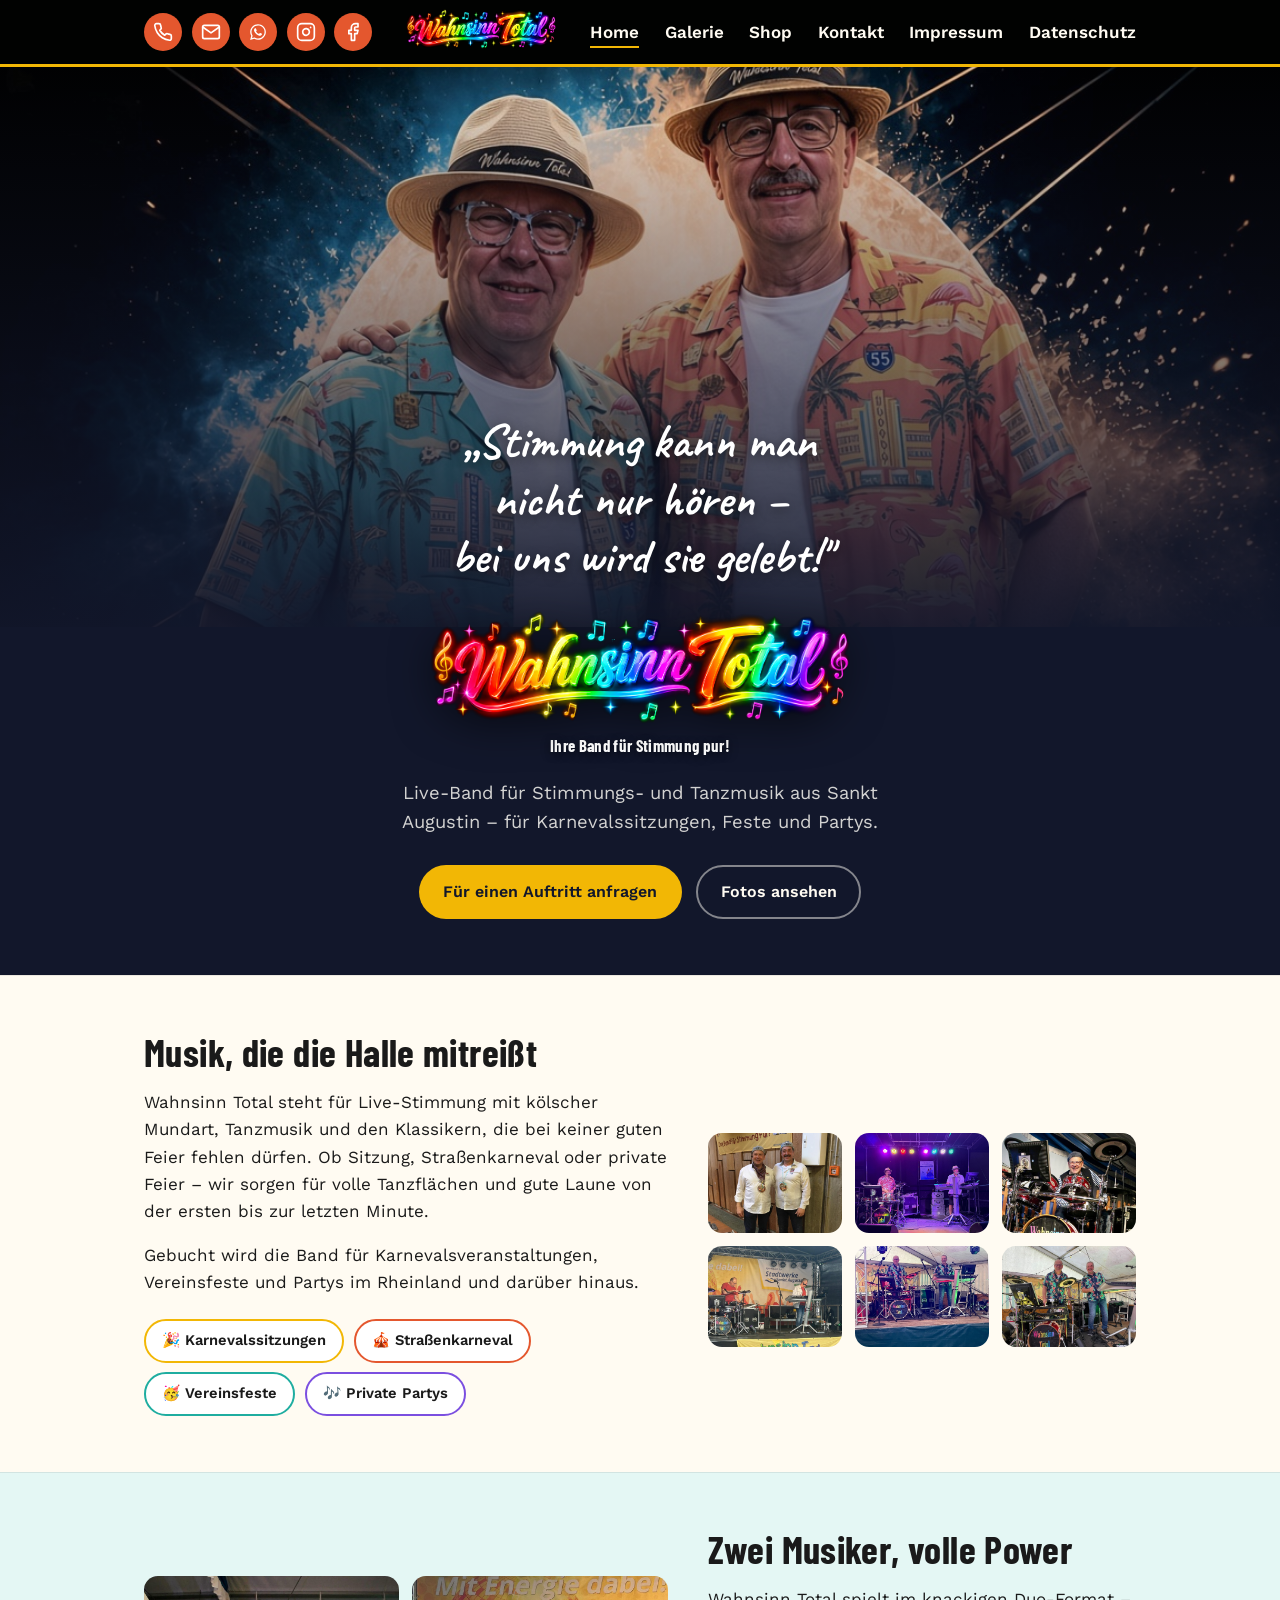
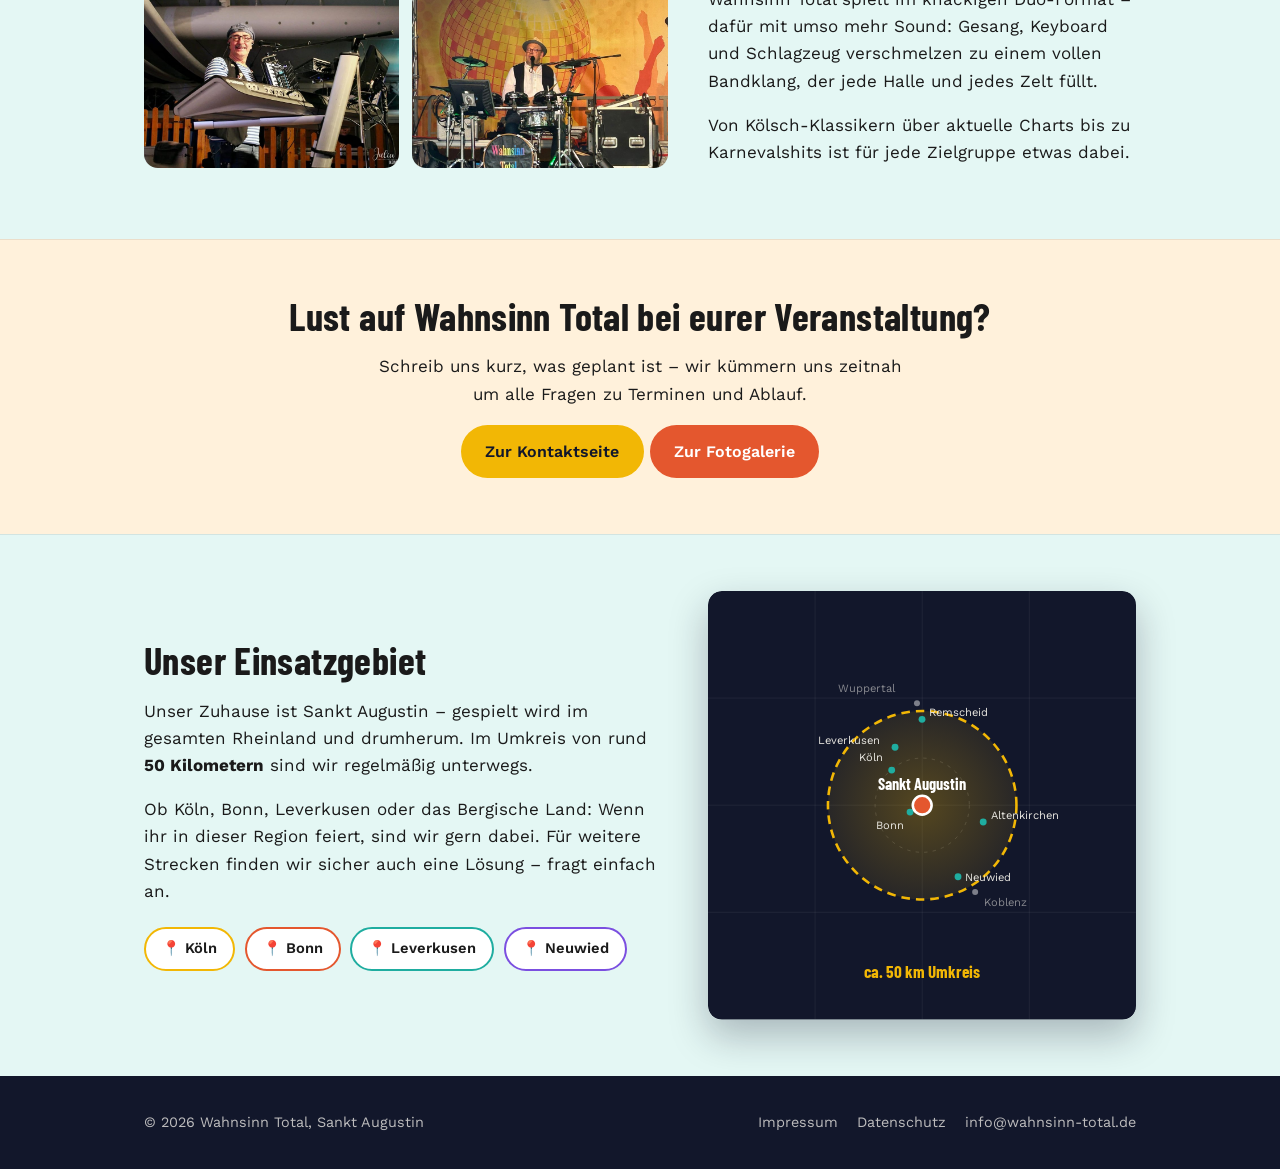
==== index.html @ 7e5acef3 "Add files via upload" ====
<!DOCTYPE html>
<html lang="de">
<head>
<meta charset="UTF-8">
<meta name="viewport" content="width=device-width, initial-scale=1.0">
<title>Wahnsinn Total – Live-Band für Karneval &amp; Tanzmusik aus Sankt Augustin</title>
<meta name="description" content="Wahnsinn Total – Der totale Wahnsinn aus Sankt Augustin Menden. Livemusik für Karneval, Sitzungen und Feste.">
<link rel="preconnect" href="https://fonts.googleapis.com">
<link href="https://fonts.googleapis.com/css2?family=Barlow+Condensed:wght@600;700&family=Work+Sans:wght@400;500;600&family=Baloo+2:wght@700;800&family=Caveat:wght@600;700&display=swap" rel="stylesheet">
<link rel="stylesheet" href="assets/style.css">
</head>
<body>

<header class="site-header">
  <div class="container header-inner">
    <div class="header-left"><a href="#" id="phone-link" class="icon-btn" aria-label="Anrufen"><svg width="20" height="20" viewBox="0 0 24 24" fill="none" stroke="currentColor" stroke-width="2" stroke-linecap="round" stroke-linejoin="round"><path d="M22 16.92v3a2 2 0 0 1-2.18 2 19.79 19.79 0 0 1-8.63-3.07 19.5 19.5 0 0 1-6-6 19.79 19.79 0 0 1-3.07-8.67A2 2 0 0 1 4.11 2h3a2 2 0 0 1 2 1.72c.127.96.361 1.903.7 2.81a2 2 0 0 1-.45 2.11L8.09 9.91a16 16 0 0 0 6 6l1.27-1.27a2 2 0 0 1 2.11-.45c.907.339 1.85.573 2.81.7A2 2 0 0 1 22 16.92z"/></svg></a>
    <a href="#" id="mail-header-link" class="icon-btn" aria-label="E-Mail schreiben"><svg width="20" height="20" viewBox="0 0 24 24" fill="none" stroke="currentColor" stroke-width="2" stroke-linecap="round" stroke-linejoin="round"><path d="M4 4h16c1.1 0 2 .9 2 2v12c0 1.1-.9 2-2 2H4c-1.1 0-2-.9-2-2V6c0-1.1.9-2 2-2z"/><path d="m22 6-10 7L2 6"/></svg></a>
    <a href="#" id="whatsapp-header-link" class="icon-btn" aria-label="WhatsApp" target="_blank" rel="noopener"><svg width="18" height="18" viewBox="0 0 448 512" fill="currentColor"><path d="M380.9 97.1C339 55.1 283.2 32 223.9 32c-122.4 0-222 99.6-222 222 0 39.1 10.2 77.3 29.6 111L0 480l117.7-30.9c32.4 17.7 68.9 27 106.1 27h.1c122.3 0 224.1-99.6 224.1-222 0-59.3-25.2-115-67.1-157zm-157 341.6c-33.2 0-65.7-8.9-94-25.7l-6.7-4-69.8 18.3L72 359.2l-4.4-7c-18.5-29.4-28.2-63.3-28.2-98.2 0-101.7 82.8-184.5 184.6-184.5 49.3 0 95.6 19.2 130.4 54.1 34.8 34.9 56.2 81.2 56.1 130.5 0 101.8-84.9 184.6-186.6 184.6zm101.2-138.2c-5.5-2.8-32.8-16.2-37.9-18-5.1-1.9-8.8-2.8-12.5 2.8-3.7 5.6-14.3 18-17.6 21.8-3.2 3.7-6.5 4.2-12 1.4-32.6-16.3-54-29.1-75.5-66-5.7-9.8 5.7-9.1 16.3-30.3 1.8-3.7.9-6.9-.5-9.7-1.4-2.8-12.5-30.1-17.1-41.2-4.5-10.8-9.1-9.3-12.5-9.5-3.2-.2-6.9-.2-10.6-.2-3.7 0-9.7 1.4-14.8 6.9-5.1 5.6-19.4 19-19.4 46.3 0 27.3 19.9 53.7 22.6 57.4 2.8 3.7 39.1 59.7 94.8 83.8 35.2 15.2 49 16.5 66.6 13.9 10.7-1.6 32.8-13.4 37.4-26.4 4.6-13 4.6-24.1 3.2-26.4-1.3-2.5-5-3.9-10.5-6.6z"/></svg></a>
    <a href="https://www.instagram.com/TODO-instagram-name/" class="icon-btn" aria-label="Instagram" target="_blank" rel="noopener"><svg width="20" height="20" viewBox="0 0 24 24" fill="none" stroke="currentColor" stroke-width="2" stroke-linecap="round" stroke-linejoin="round"><rect x="2" y="2" width="20" height="20" rx="5" ry="5"/><path d="M16 11.37A4 4 0 1 1 12.63 8 4 4 0 0 1 16 11.37z"/><line x1="17.5" y1="6.5" x2="17.51" y2="6.5"/></svg></a>
    <a href="https://www.facebook.com/TODO-facebook-seite/" class="icon-btn" aria-label="Facebook" target="_blank" rel="noopener"><svg width="20" height="20" viewBox="0 0 24 24" fill="none" stroke="currentColor" stroke-width="2" stroke-linecap="round" stroke-linejoin="round"><path d="M18 2h-3a5 5 0 0 0-5 5v3H7v4h3v8h4v-8h3l1-4h-4V7a1 1 0 0 1 1-1h3z"/></svg></a></div>
    <a href="index.html" class="brand"><img src="assets/img/logo-wahnsinn-total.png" alt="Wahnsinn Total" class="brand-logo-img"></a>
    <div class="header-right"><button class="nav-toggle" aria-label="Menü öffnen" aria-expanded="false">&#9776;</button>
    <nav class="main-nav">
      <ul>
        <li><a href="index.html" aria-current="page">Home</a></li>
        <li><a href="galerie.html">Galerie</a></li>
        <li><a href="shop.html">Shop</a></li>
        <li><a href="kontakt.html">Kontakt</a></li>
        <li><a href="impressum.html">Impressum</a></li>
        <li><a href="datenschutz.html">Datenschutz</a></li>
      </ul>
    </nav></div>
  </div>
</header>

<section class="hero hero-fullbleed">
  <div class="hero-media">
    <img src="assets/img/band-hero-bg.jpg" alt="Wahnsinn Total live auf der Bühne" class="hero-bg-img">
    <div class="hero-overlay"></div>
  </div>
  <div class="container hero-content">
    <h1 class="visually-hidden">Wahnsinn Total – Der totale Wahnsinn aus Sankt Augustin</h1>
    <p class="hero-quote" style="margin-top: -9rem;">„Stimmung kann man nicht nur hören –<br>bei uns wird sie gelebt!"</p>
    <div class="logo-frame">
      <img src="assets/img/logo-wahnsinn-total-white.png" alt="Wahnsinn Total" class="hero-logo-img">
      <p style="margin: 0.5rem 0 0; font-family:'Barlow Condensed',sans-serif; font-weight:700; color:#fff; text-align:center; font-size:1.05rem; letter-spacing:0.02em; text-shadow: 0 2px 8px rgba(0,0,0,0.6);">Ihre Band für Stimmung pur!</p>
    </div>
    <p class="lead" style="text-align:center; margin: 1.2rem auto 0;">Live-Band für Stimmungs- und Tanzmusik aus Sankt Augustin – für Karnevalssitzungen, Feste und Partys.</p>
    <div class="actions" style="justify-content:center;">
      <a class="btn btn-primary" href="kontakt.html">Für einen Auftritt anfragen</a>
      <a class="btn btn-outline" href="galerie.html">Fotos ansehen</a>
    </div>
  </div>
</section>

<section id="ueber-uns">
  <div class="container grid-2">
    <div>
      <h2>Musik, die die Halle mitreißt</h2>
      <p>Wahnsinn Total steht für Live-Stimmung mit kölscher Mundart, Tanzmusik und den Klassikern, die bei keiner guten Feier fehlen dürfen. Ob Sitzung, Straßenkarneval oder private Feier – wir sorgen für volle Tanzflächen und gute Laune von der ersten bis zur letzten Minute.</p>
      <p>Gebucht wird die Band für Karnevalsveranstaltungen, Vereinsfeste und Partys im Rheinland und darüber hinaus.</p>
      <div class="chips">
        <span class="chip">🎉 Karnevalssitzungen</span>
        <span class="chip">🎪 Straßenkarneval</span>
        <span class="chip">🥳 Vereinsfeste</span>
        <span class="chip">🎶 Private Partys</span>
      </div>
    </div>
    <div class="photo-strip">
      <img class="ph" src="assets/img/band-backstage-1.jpg" alt="Wahnsinn Total backstage vor dem Auftritt" loading="lazy">
      <img class="ph" src="assets/img/buehne-abend-duo.jpg" alt="Wahnsinn Total abends auf der Bühne" loading="lazy">
      <img class="ph" src="assets/img/band-drums.jpg" alt="Schlagzeug mit Wahnsinn-Total-Logo" loading="lazy">
      <img class="ph" src="assets/img/band-festival.jpg" alt="Wahnsinn Total bei einem Open-Air-Auftritt" loading="lazy">
      <img class="ph" src="assets/img/band-zelt-1.jpg" alt="Wahnsinn Total live im Festzelt" loading="lazy">
      <img class="ph" src="assets/img/band-zelt-2.jpg" alt="Wahnsinn Total gut gelaunt auf der Bühne" loading="lazy">
    </div>
  </div>
</section>

<section class="section-teal">
  <div class="container grid-2">
    <div class="photo-strip" style="grid-template-columns: 1fr 1fr;">
      <img class="ph" src="assets/img/band-keyboarder.jpg" alt="Keyboarder von Wahnsinn Total auf der Bühne" loading="lazy">
      <img class="ph" src="assets/img/band-drummer-solo.jpg" alt="Schlagzeuger von Wahnsinn Total" loading="lazy">
    </div>
    <div>
      <h2>Zwei Musiker, volle Power</h2>
      <p>Wahnsinn Total spielt im knackigen Duo-Format – dafür mit umso mehr Sound: Gesang, Keyboard und Schlagzeug verschmelzen zu einem vollen Bandklang, der jede Halle und jedes Zelt füllt.</p>
      <p>Von Kölsch-Klassikern über aktuelle Charts bis zu Karnevalshits ist für jede Zielgruppe etwas dabei.</p>
    </div>
  </div>
</section>

<section class="section-alt">
  <div class="container" style="text-align:center;">
    <h2>Lust auf Wahnsinn Total bei eurer Veranstaltung?</h2>
    <p style="max-width: 50ch; margin-left:auto; margin-right:auto;">Schreib uns kurz, was geplant ist – wir kümmern uns zeitnah um alle Fragen zu Terminen und Ablauf.</p>
    <div class="actions" style="justify-content:center;">
      <a class="btn btn-primary" href="kontakt.html">Zur Kontaktseite</a>
      <a class="btn btn-red" href="galerie.html">Zur Fotogalerie</a>
    </div>
  </div>
</section>

<section class="section-teal">
  <div class="container">
    <div class="grid-2">
      <div>
        <h2>Unser Einsatzgebiet</h2>
        <p>Unser Zuhause ist Sankt Augustin – gespielt wird im gesamten Rheinland und drumherum. Im Umkreis von rund <strong>50 Kilometern</strong> sind wir regelmäßig unterwegs.</p>
        <p>Ob Köln, Bonn, Leverkusen oder das Bergische Land: Wenn ihr in dieser Region feiert, sind wir gern dabei. Für weitere Strecken finden wir sicher auch eine Lösung – fragt einfach an.</p>
        <div class="chips">
          <span class="chip">📍 Köln</span>
          <span class="chip">📍 Bonn</span>
          <span class="chip">📍 Leverkusen</span>
          <span class="chip">📍 Neuwied</span>
        </div>
      </div>

      <div class="radius-map">
        <svg viewBox="0 0 500 500" role="img" aria-label="Karte: Einsatzgebiet im Umkreis von 50 Kilometern um Sankt Augustin">
          <defs>
            <radialGradient id="rmFill" cx="50%" cy="50%" r="50%">
              <stop offset="0%" stop-color="#F2B705" stop-opacity="0.30"/>
              <stop offset="100%" stop-color="#F2B705" stop-opacity="0.10"/>
            </radialGradient>
          </defs>

          <rect x="0" y="0" width="500" height="500" fill="#12172B" rx="16"/>

          <g stroke="#ffffff" stroke-opacity="0.07" stroke-width="1">
            <path d="M0 125 H500 M0 250 H500 M0 375 H500 M125 0 V500 M250 0 V500 M375 0 V500"/>
          </g>

          <circle cx="250" cy="250" r="55" fill="none" stroke="#ffffff" stroke-opacity="0.16" stroke-width="1" stroke-dasharray="4 6"/>
          <circle cx="250" cy="250" r="110" fill="url(#rmFill)" stroke="#F2B705" stroke-width="3" stroke-dasharray="10 7"/>

          <g font-family="'Work Sans', sans-serif" font-size="13" fill="#E8E6E0">
            <circle cx="214.4" cy="209" r="4" fill="#1FADA0"/>
            <text x="176" y="198">Köln</text>

            <circle cx="235.8" cy="258" r="4" fill="#1FADA0"/>
            <text x="196" y="278">Bonn</text>

            <circle cx="218.3" cy="182.4" r="4" fill="#1FADA0"/>
            <text x="128" y="178">Leverkusen</text>

            <circle cx="249.8" cy="149.8" r="4" fill="#1FADA0"/>
            <text x="258" y="146">Remscheid</text>

            <circle cx="291.8" cy="333.5" r="4" fill="#1FADA0"/>
            <text x="300" y="338">Neuwied</text>

            <circle cx="321.2" cy="269.6" r="4" fill="#1FADA0"/>
            <text x="330" y="266">Altenkirchen</text>

            <circle cx="243.9" cy="130.9" r="3.5" fill="#ffffff" fill-opacity="0.45"/>
            <text x="152" y="118" fill="#E8E6E0" fill-opacity="0.55">Wuppertal</text>

            <circle cx="311.8" cy="351.2" r="3.5" fill="#ffffff" fill-opacity="0.45"/>
            <text x="322" y="368" fill="#E8E6E0" fill-opacity="0.55">Koblenz</text>
          </g>

          <g>
            <circle cx="250" cy="250" r="11" fill="#E4572E" stroke="#fff" stroke-width="3"/>
            <text x="250" y="232" text-anchor="middle" font-family="'Barlow Condensed', sans-serif" font-weight="700" font-size="19" fill="#fff">Sankt Augustin</text>
          </g>

          <text x="250" y="452" text-anchor="middle" font-family="'Barlow Condensed', sans-serif" font-weight="700" font-size="20" fill="#F2B705">ca. 50 km Umkreis</text>
        </svg>
      </div>
    </div>
  </div>
</section>

<footer class="site-footer">
  <div class="container">
    <span>&copy; <span id="year"></span> Wahnsinn Total, Sankt Augustin</span>
    <ul>
      <li><a href="impressum.html">Impressum</a></li>
      <li><a href="datenschutz.html">Datenschutz</a></li>
      <li><a href="#" class="mail-link-obf" aria-label="E-Mail senden"></a></li>
    </ul>
  </div>
</footer>

<script src="assets/script.js"></script>
<script>document.getElementById('year').textContent = new Date().getFullYear();</script>
<script>
(function () {
  var r = "7469444115194+"; // rueckwaerts codierte Rufnummer, wird hier zur Laufzeit zusammengesetzt
  var num = r.split("").reverse().join("");
  var el = document.getElementById("phone-link");
  if (el) { el.href = "tel:" + num; }
  var waEl = document.getElementById("whatsapp-header-link");
  if (waEl) { waEl.href = "https://wa.me/" + num.replace("+", ""); }
  var mailR = "ed.latot-nnisnhaw@ofni";
  var mailAddr = mailR.split("").reverse().join("");
  var mailEl = document.getElementById("mail-header-link");
  if (mailEl) { mailEl.href = "mailto:" + mailAddr; }
  document.querySelectorAll(".mail-link-obf").forEach(function (el) {
    el.href = "mailto:" + mailAddr;
    el.textContent = mailAddr;
  });
})();
</script>
</body>
</html>
---- assets/style.css ----
/* ============================================
   Wahnsinn Total – Sankt Augustin
   Modern, schlicht, mit Live-Bühnen-Energie
   ============================================ */

:root {
  --navy: #12172B;
  --navy-soft: #1B2140;
  --cream: #FFFBF2;
  --ink: #1A1A1A;
  --gold: #F2B705;
  --red: #E4572E;
  --teal: #1FADA0;
  --violet: #7B4FE0;
  --line: rgba(255,255,255,0.14);
  --line-dark: rgba(0,0,0,0.08);
  --radius: 14px;
  --max: 1040px;
}

* { box-sizing: border-box; }

html { scroll-behavior: smooth; }

body {
  margin: 0;
  background: var(--cream);
  color: var(--ink);
  font-family: 'Work Sans', -apple-system, sans-serif;
  font-size: 17px;
  line-height: 1.6;
}

h1, h2, h3, .brand {
  font-family: 'Barlow Condensed', sans-serif;
  font-weight: 700;
  letter-spacing: 0.01em;
  line-height: 1.05;
  margin: 0 0 0.4em;
}

h2 { font-size: clamp(1.7rem, 4vw, 2.4rem); }
h3 { font-size: 1.3rem; }

p { max-width: 65ch; }

a { color: inherit; }

img { max-width: 100%; display: block; border-radius: var(--radius); }

.container {
  max-width: var(--max);
  margin: 0 auto;
  padding: 0 1.5rem;
}

/* ---------- Header ---------- */

.site-header {
  background: #010201;
  color: var(--cream);
  position: sticky;
  top: 0;
  z-index: 20;
  border-bottom: 3px solid var(--gold);
}

.header-inner {
  display: flex;
  align-items: center;
  gap: 0.6rem;
  min-height: 64px;
}

.header-left {
  flex: 0 0 auto;
  display: flex;
  align-items: center;
  gap: 0.6rem;
}

.header-right {
  flex: 0 0 auto;
  display: flex;
  align-items: center;
  gap: 1.6rem;
}

.icon-btn {
  display: flex;
  align-items: center;
  justify-content: center;
  width: 38px;
  height: 38px;
  border-radius: 50%;
  background: var(--red);
  color: #fff;
  flex-shrink: 0;
  text-decoration: none;
}
.icon-btn:hover { background: #ef6b45; }

.brand {
  flex: 1 1 auto;
  min-width: 0;
  display: flex;
  align-items: center;
  justify-content: center;
}

.brand-logo-img {
  height: 40px;
  width: auto;
  display: block;
}

.brand span { }

nav.main-nav ul {
  list-style: none;
  display: flex;
  gap: 1.6rem;
  margin: 0;
  padding: 0;
}

nav.main-nav a {
  text-decoration: none;
  font-weight: 600;
  padding: 0.3rem 0;
  border-bottom: 2px solid transparent;
}

nav.main-nav a:hover,
nav.main-nav a[aria-current="page"] {
  border-bottom-color: var(--gold);
}

.nav-toggle {
  display: none;
  background: none;
  border: none;
  color: var(--cream);
  font-size: 1.8rem;
  cursor: pointer;
}

@media (max-width: 640px) {
  .nav-toggle { display: block; }
  .brand { flex: 0 0 auto; justify-content: flex-start; }
  .header-right { margin-left: auto; }
  .header-left { gap: 0.25rem; }
  .header-left .icon-btn { width: 26px; height: 26px; }
  .header-left .icon-btn svg { width: 14px; height: 14px; }
  .brand-logo-img { height: 28px; }
  nav.main-nav {
    display: none;
  }
  nav.main-nav.open {
    display: block;
    position: absolute;
    top: 100%;
    left: 0;
    right: 0;
    background: #010201;
    padding: 0 1.5rem 0.5rem;
    z-index: 30;
  }
  .site-header .container { flex-wrap: wrap; }
  nav.main-nav ul {
    flex-direction: column;
    gap: 0;
    padding: 0.5rem 0 1rem;
  }
  nav.main-nav a { display: block; padding: 0.6rem 0; }
}

/* ---------- Hero ---------- */

.hero {
  background: linear-gradient(135deg, var(--navy) 45%, var(--navy-soft) 100%);
  color: var(--cream);
  padding: 4.5rem 0 5rem;
  position: relative;
  overflow: hidden;
}

.hero::after {
  content: "";
  position: absolute;
  right: -80px;
  top: -80px;
  width: 320px;
  height: 320px;
  background: var(--gold);
  opacity: 0.18;
  border-radius: 50%;
}

/* Konfetti-Punkte als dezente Streuung */
.confetti {
  position: absolute;
  inset: 0;
  pointer-events: none;
  background-image:
    radial-gradient(circle, var(--gold) 5px, transparent 6px),
    radial-gradient(circle, var(--red) 4px, transparent 5px),
    radial-gradient(circle, var(--teal) 4px, transparent 5px),
    radial-gradient(circle, var(--violet) 3px, transparent 4px);
  background-repeat: repeat;
  background-size: 140px 140px, 190px 190px, 160px 160px, 120px 120px;
  background-position: 10px 20px, 80px 90px, 40px 130px, 110px 40px;
  opacity: 0.5;
}

.hero h1 {
  font-size: clamp(2.6rem, 8vw, 4.6rem);
  color: var(--cream);
  max-width: 14ch;
}

.hero-fullbleed {
  background: var(--navy);
  padding: 0 0 3.5rem;
  min-height: 0;
  display: block;
  overflow: visible;
}

.hero-fullbleed::after { display: none; }

/* Bildhöhe hängt vom Bild selbst ab (echtes Seitenverhältnis), nicht vom
   Textinhalt darunter - dadurch werden nie Gesichter seitlich abgeschnitten,
   egal wie viel Platz Zitat/Logo/Buttons brauchen. */
.hero-media {
  position: relative;
  width: 100%;
  aspect-ratio: 1600 / 1000;
  max-height: 560px;
  overflow: hidden;
}

.hero-bg-img {
  width: 100%;
  height: 100%;
  object-fit: cover;
  object-position: 50% 22%;
  display: block;
  border-radius: 0;
}

.hero-media .hero-overlay {
  position: absolute;
  inset: 0;
  background: linear-gradient(180deg, rgba(18,23,43,0.05) 0%, rgba(18,23,43,0.55) 55%, rgba(18,23,43,0.94) 100%);
}

.hero-content {
  position: relative;
  z-index: 2;
  margin-top: -70px;
  display: flex;
  flex-direction: column;
  align-items: center;
  width: 100%;
}

@media (max-width: 480px) {
  .hero-content { margin-top: -40px; }
}

.hero-quote {
  font-family: 'Caveat', cursive;
  font-weight: 700;
  font-size: clamp(1.8rem, 5.5vw, 3rem);
  color: #fff;
  text-align: center;
  text-shadow: 0 3px 12px rgba(0,0,0,0.5);
  max-width: 20ch;
  margin: 0 0 1.6rem;
  line-height: 1.2;
}

.logo-frame {
  background: transparent;
  padding: 0;
  border-radius: 0;
  transform: none;
  box-shadow: none;
  display: flex;
  flex-direction: column;
  align-items: center;
  justify-content: center;
  max-width: 100%;
}

@media (max-width: 380px) {
  .logo-frame { padding: 1.1rem 0.6rem; }
}

.logo-frame .logo3d { justify-content: center; }

.hero-logo-img {
  display: block;
  width: 420px;
  max-width: 100%;
  height: auto;
  filter: drop-shadow(0 8px 20px rgba(0,0,0,0.55));
}

@media (max-width: 480px) {
  .hero-logo-img { width: 300px; }
}

@media (max-width: 380px) {
  .hero-logo-img { width: 240px; }
}

.hero h1 em {
  font-style: normal;
  color: var(--gold);
}

.hero .lead {
  font-size: 1.15rem;
  max-width: 46ch;
  color: rgba(245,243,238,0.85);
}

.hero .actions {
  display: flex;
  flex-wrap: wrap;
  gap: 0.9rem;
  margin-top: 1.8rem;
}

/* ---------- Buttons ---------- */

.btn {
  display: inline-flex;
  align-items: center;
  gap: 0.5rem;
  padding: 0.75rem 1.4rem;
  border-radius: 999px;
  font-weight: 600;
  text-decoration: none;
  border: 2px solid transparent;
  cursor: pointer;
  font-size: 1rem;
  font-family: inherit;
}

.btn-primary {
  background: var(--gold);
  color: var(--navy);
}
.btn-primary:hover { background: #f0b155; }

.btn-outline {
  border-color: rgba(245,243,238,0.5);
  color: var(--cream);
  background: transparent;
}
.btn-outline:hover { border-color: var(--cream); }

.btn-whatsapp {
  background: #25D366;
  color: #0a3d24;
}
.btn-whatsapp:hover { background: #33e075; }

.btn:disabled {
  opacity: 0.55;
  cursor: not-allowed;
}

/* ---------- Einsatzgebiet-Karte ---------- */

.radius-map {
  border-radius: var(--radius);
  overflow: hidden;
  box-shadow: 0 16px 38px rgba(18,23,43,0.28);
  line-height: 0;
}

.radius-map svg {
  width: 100%;
  height: auto;
  display: block;
}

/* ---------- Sections ---------- */

section { padding: 3.5rem 0; }
section + section { border-top: 1px solid var(--line-dark); }

.section-alt {
  background: #FFF1DB;
}

.section-teal {
  background: #E4F7F4;
}

.btn-red {
  background: var(--red);
  color: #fff;
}
.btn-red:hover { background: #ef6b45; }

.chips {
  display: flex;
  flex-wrap: wrap;
  gap: 0.6rem;
  margin-top: 1.4rem;
}

.chip {
  background: #fff;
  border: 2px solid var(--line-dark);
  border-radius: 999px;
  padding: 0.5rem 1rem;
  font-weight: 600;
  font-size: 0.92rem;
  display: inline-flex;
  align-items: center;
  gap: 0.4rem;
}
.chip:nth-child(4n+1) { border-color: var(--gold); }
.chip:nth-child(4n+2) { border-color: var(--red); }
.chip:nth-child(4n+3) { border-color: var(--teal); }
.chip:nth-child(4n+4) { border-color: var(--violet); }

.grid-2 {
  display: grid;
  grid-template-columns: 1.1fr 0.9fr;
  gap: 2.5rem;
  align-items: center;
}

@media (max-width: 720px) {
  .grid-2 { grid-template-columns: 1fr; }
}

.photo-strip {
  display: grid;
  grid-template-columns: repeat(3, 1fr);
  gap: 0.8rem;
  margin-top: 2rem;
}

.photo-strip .ph {
  aspect-ratio: 4/3;
  width: 100%;
  height: 100%;
  object-fit: cover;
  border-radius: var(--radius);
  background: var(--navy);
}

/* ---------- Galerie ---------- */

.gallery-grid {
  display: grid;
  grid-template-columns: repeat(3, 1fr);
  gap: 1rem;
  margin-top: 1.5rem;
}

@media (max-width: 720px) {
  .gallery-grid { grid-template-columns: repeat(2, 1fr); }
}
@media (max-width: 460px) {
  .gallery-grid { grid-template-columns: 1fr; }
}

.gallery-grid a {
  display: block;
  border-radius: var(--radius);
  overflow: hidden;
  aspect-ratio: 4/3;
  outline-offset: 3px;
}

.gallery-grid img {
  width: 100%;
  height: 100%;
  object-fit: cover;
  border-radius: var(--radius);
  transition: transform 0.2s ease;
}

.gallery-grid a:hover img { transform: scale(1.04); }

/* ---------- Video-Player ---------- */

.video-player-wrap {
  margin-top: 1.5rem;
  background: #000;
  border-radius: var(--radius);
  overflow: hidden;
}

.video-player-wrap video {
  width: 100%;
  max-height: 70vh;
  display: block;
}

.video-nav {
  display: flex;
  align-items: center;
  justify-content: center;
  gap: 1.2rem;
  margin-top: 1rem;
}

.video-nav-btn {
  padding: 0.5rem 1.1rem;
  font-size: 0.92rem;
}

.video-nav-btn:disabled {
  opacity: 0.4;
  cursor: not-allowed;
}

.video-counter {
  font-weight: 600;
  font-size: 0.92rem;
  color: var(--navy);
  min-width: 4ch;
  text-align: center;
}

.video-list {
  display: flex;
  flex-wrap: wrap;
  gap: 0.6rem;
  margin-top: 1.4rem;
}

.video-list-item {
  font-family: inherit;
  font-size: 0.92rem;
  font-weight: 600;
  padding: 0.5rem 1rem;
  border-radius: 999px;
  border: 2px solid var(--line-dark);
  background: #fff;
  color: var(--ink);
  cursor: pointer;
}

.video-list-item:hover { border-color: var(--teal); }

.video-list-item.active {
  background: var(--navy);
  border-color: var(--navy);
  color: #fff;
}

/* ---------- Lightbox / Diashow ---------- */

.lightbox {
  display: none;
  position: fixed;
  inset: 0;
  background: rgba(0,0,0,0.92);
  z-index: 100;
  align-items: center;
  justify-content: center;
}

.lightbox.open { display: flex; }

.lightbox img {
  max-width: 90vw;
  max-height: 85vh;
  border-radius: 8px;
  box-shadow: 0 20px 60px rgba(0,0,0,0.6);
  display: block;
}

.lightbox-close,
.lightbox-prev,
.lightbox-next {
  position: absolute;
  background: rgba(255,255,255,0.14);
  color: #fff;
  border: none;
  border-radius: 50%;
  cursor: pointer;
  display: flex;
  align-items: center;
  justify-content: center;
}

.lightbox-close:hover,
.lightbox-prev:hover,
.lightbox-next:hover { background: rgba(255,255,255,0.28); }

.lightbox-close {
  top: 1.2rem;
  right: 1.2rem;
  width: 42px;
  height: 42px;
  font-size: 1.6rem;
  line-height: 1;
}

.lightbox-prev,
.lightbox-next {
  top: 50%;
  transform: translateY(-50%);
  width: 48px;
  height: 48px;
  font-size: 1.3rem;
}

.lightbox-prev { left: 1rem; }
.lightbox-next { right: 1rem; }

.lightbox-counter {
  position: absolute;
  bottom: 1.2rem;
  left: 50%;
  transform: translateX(-50%);
  color: rgba(255,255,255,0.85);
  font-size: 0.9rem;
  font-weight: 600;
}

@media (max-width: 640px) {
  .lightbox-prev, .lightbox-next { width: 40px; height: 40px; }
  .lightbox-close { top: 0.8rem; right: 0.8rem; }
}

/* ---------- 3D-Logo-Schriftzug (modern, Baloo 2) ---------- */

.logo3d {
  font-family: 'Baloo 2', sans-serif;
  font-weight: 800;
  display: inline-flex;
  flex-wrap: wrap;
  align-items: baseline;
  justify-content: center;
  line-height: 1.05;
}

/* Buchstaben eines Wortes bleiben als Einheit zusammen -
   bricht bei Platzmangel nur zwischen den Wörtern um, nie mitten im Wort */
.logo3d .lg-word {
  display: inline-flex;
  flex-wrap: nowrap;
}

.logo3d span:not(.lg-word):not(.lg-space) {
  display: inline-block;
  color: hsl(var(--h) 82% 58%);
  text-shadow:
    1px 1px 0 hsl(var(--h) 80% 34%),
    2px 2px 0 hsl(var(--h) 80% 34%),
    3px 3px 0 hsl(var(--h) 78% 30%),
    4px 4px 0 hsl(var(--h) 78% 27%),
    5px 5px 0 hsl(var(--h) 76% 23%),
    6px 8px 12px rgba(0,0,0,0.35);
}

.logo3d span:not(.lg-word):not(.lg-space):nth-child(odd) { transform: rotate(-3deg); }
.logo3d span:not(.lg-word):not(.lg-space):nth-child(even) { transform: rotate(3deg); }

.logo3d .lg-space { width: 0.32em; }

.logo3d.lg-hero { font-size: clamp(1.7rem, 7.5vw, 4.4rem); }

@media (max-width: 380px) {
  .logo3d.lg-hero { font-size: 1.5rem; }
}
.logo3d.lg-nav   { font-size: 1.5rem; }
.logo3d.lg-nav span {
  text-shadow:
    1px 1px 0 hsl(var(--h) 80% 34%),
    2px 2px 0 hsl(var(--h) 78% 30%),
    3px 3px 5px rgba(0,0,0,0.3);
}

.contact-card {
  background: var(--navy);
  color: var(--cream);
  border-radius: var(--radius);
  padding: 2rem;
}

.contact-card h3 { color: var(--cream); }

.whatsapp-gate {
  margin-top: 1.2rem;
  padding-top: 1.2rem;
  border-top: 1px solid var(--line);
}

.gate-check {
  display: flex;
  align-items: flex-start;
  gap: 0.6rem;
  margin: 0.9rem 0 1rem;
  font-size: 0.95rem;
}

.gate-check input { margin-top: 0.3rem; }

.gate-status {
  font-size: 0.9rem;
  margin-top: 0.6rem;
  min-height: 1.2em;
}

.gate-status.ok { color: #8CE0A8; }
.gate-status.err { color: #F0A0A0; }

/* honeypot – nur für Bots sichtbar/erreichbar */
.hp-field {
  position: absolute;
  left: -9999px;
  width: 1px;
  height: 1px;
  overflow: hidden;
}

/* ---------- Forms ---------- */

form.stacked {
  display: grid;
  gap: 1rem;
  max-width: 480px;
}

form.stacked label {
  display: block;
  font-weight: 600;
  margin-bottom: 0.35rem;
  font-size: 0.95rem;
}

form.stacked input,
form.stacked textarea {
  width: 100%;
  padding: 0.7rem 0.8rem;
  border: 1px solid #cfc9ba;
  border-radius: 6px;
  font-family: inherit;
  font-size: 1rem;
  background: #fff;
}

form.stacked textarea { resize: vertical; min-height: 120px; }

form.stacked input:focus,
form.stacked textarea:focus {
  outline: 3px solid var(--teal);
  outline-offset: 1px;
}

/* ---------- Footer ---------- */

footer.site-footer {
  background: var(--navy);
  color: rgba(245,243,238,0.75);
  padding: 2.2rem 0;
  font-size: 0.9rem;
}

footer.site-footer .container {
  display: flex;
  flex-wrap: wrap;
  gap: 1rem;
  justify-content: space-between;
  align-items: center;
}

footer.site-footer a { text-decoration: none; }
footer.site-footer a:hover { text-decoration: underline; }

footer.site-footer ul {
  list-style: none;
  display: flex;
  gap: 1.2rem;
  padding: 0;
  margin: 0;
  flex-wrap: wrap;
}

/* ---------- Legal pages ---------- */

.legal h2 { margin-top: 2rem; }
.legal .todo {
  background: #fff4d6;
  border: 1px dashed var(--gold);
  padding: 0.9rem 1rem;
  border-radius: 8px;
  font-size: 0.92rem;
  margin: 0.6rem 0 1.4rem;
}

/* ---------- Focus visibility ---------- */

.visually-hidden {
  position: absolute;
  width: 1px; height: 1px;
  padding: 0; margin: -1px;
  overflow: hidden;
  clip: rect(0,0,0,0);
  white-space: nowrap;
  border: 0;
}

:focus-visible {
  outline: 3px solid var(--teal);
  outline-offset: 2px;
}

@media (prefers-reduced-motion: reduce) {
  html { scroll-behavior: auto; }
}
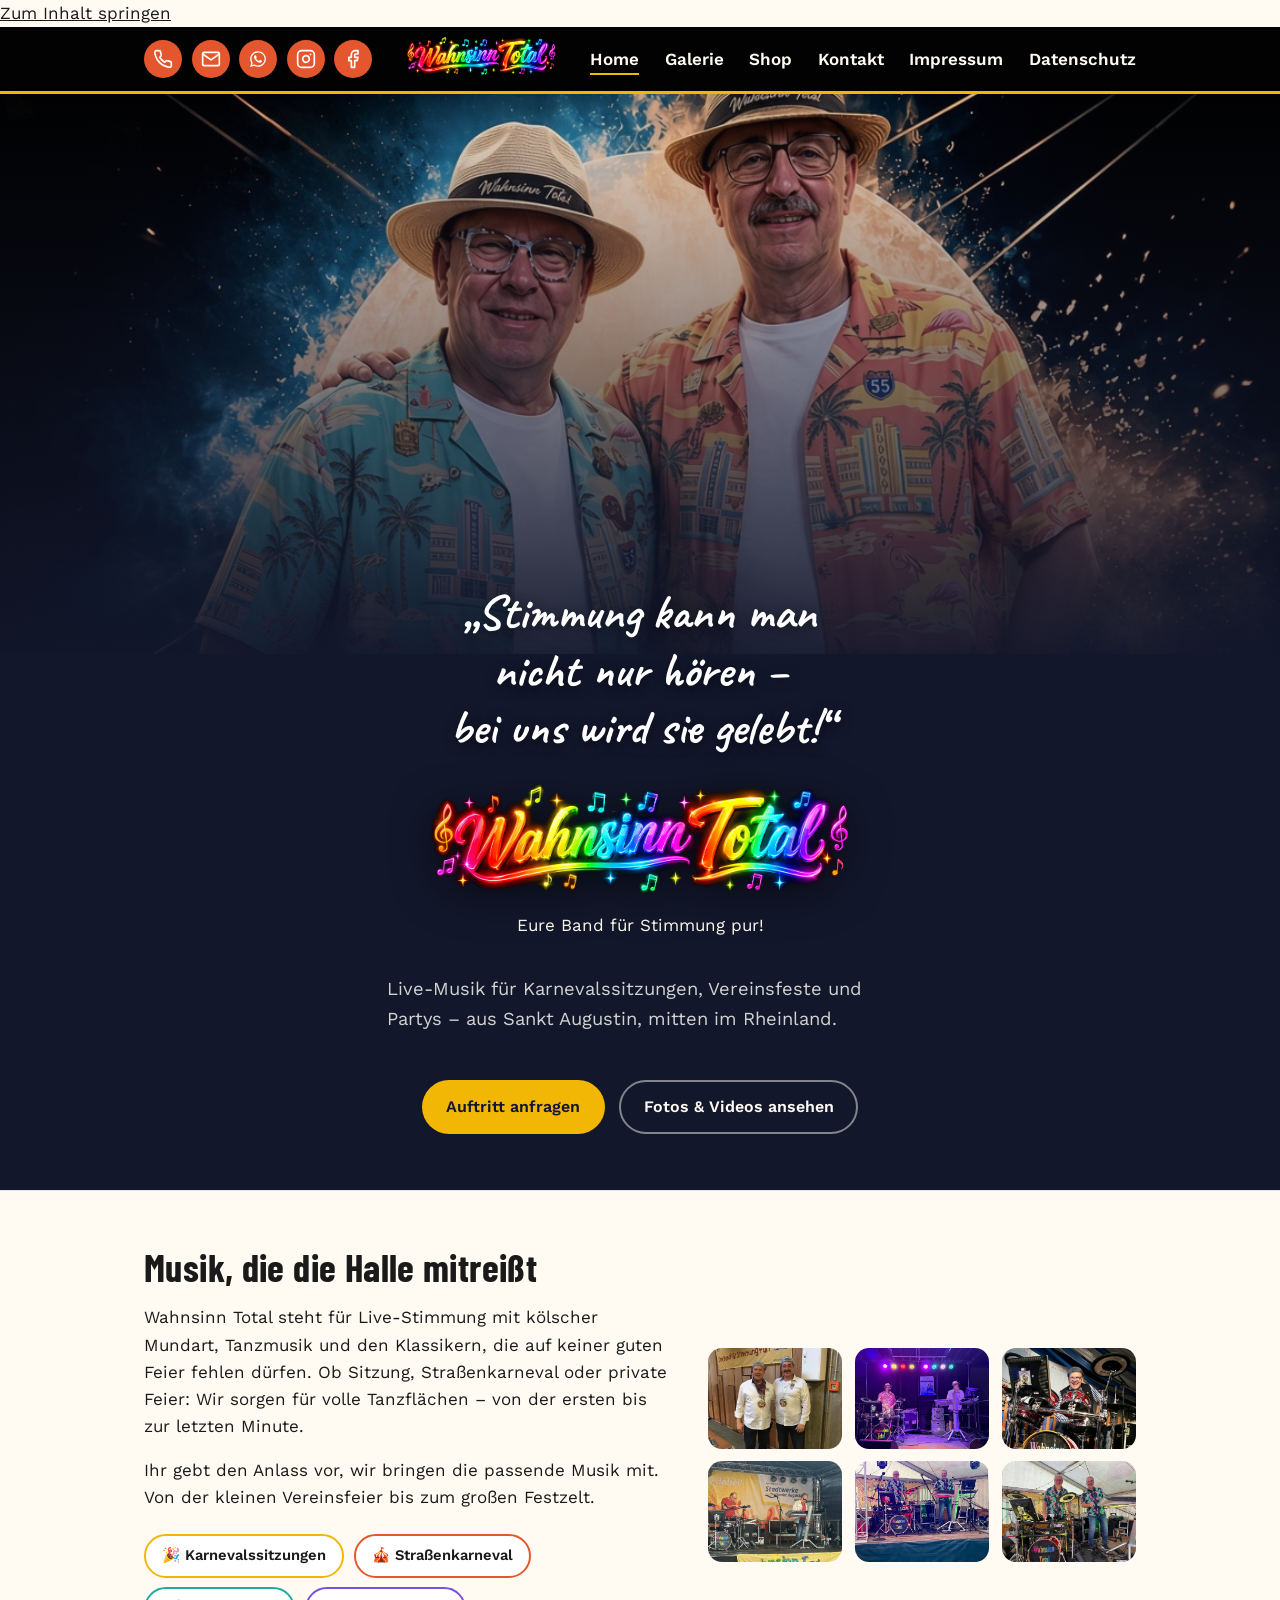
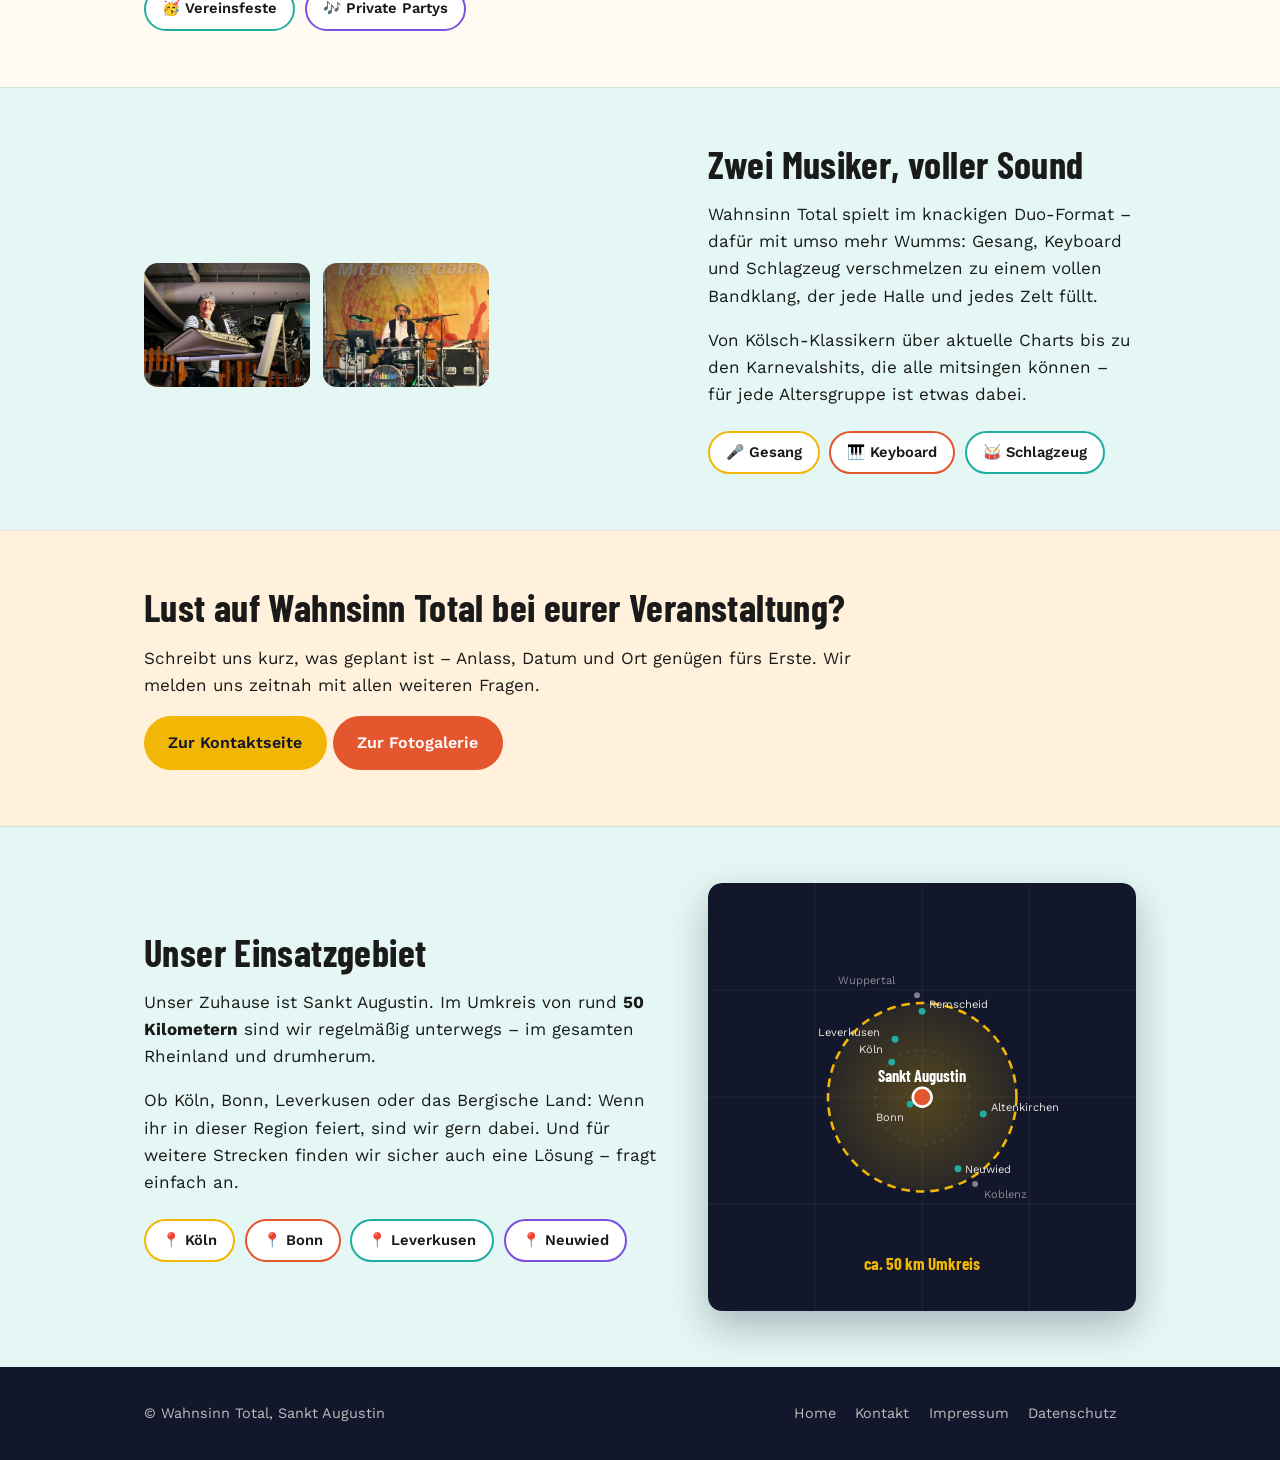
==== commit 4a9ad9fd: "Add files via upload" ====
--- a/index.html
+++ b/index.html
@@ -4,51 +4,87 @@
 <meta charset="UTF-8">
 <meta name="viewport" content="width=device-width, initial-scale=1.0">
 <title>Wahnsinn Total – Live-Band für Karneval &amp; Tanzmusik aus Sankt Augustin</title>
-<meta name="description" content="Wahnsinn Total – Der totale Wahnsinn aus Sankt Augustin Menden. Livemusik für Karneval, Sitzungen und Feste.">
+<meta name="description" content="Wahnsinn Total: Live-Band aus Sankt Augustin für Karnevalssitzungen, Vereinsfeste und Partys im Rheinland. Jetzt Termin anfragen.">
+<link rel="canonical" href="https://wahnsinn-total.de/index.html">
+<meta name="theme-color" content="#12172B">
+
+<!-- Vorschau beim Teilen (WhatsApp, Facebook, Instagram) -->
+<meta property="og:type" content="website">
+<meta property="og:site_name" content="Wahnsinn Total">
+<meta property="og:locale" content="de_DE">
+<meta property="og:title" content="Wahnsinn Total – Live-Band für Karneval &amp; Tanzmusik aus Sankt Augustin">
+<meta property="og:description" content="Wahnsinn Total: Live-Band aus Sankt Augustin für Karnevalssitzungen, Vereinsfeste und Partys im Rheinland. Jetzt Termin anfragen.">
+<meta property="og:url" content="https://wahnsinn-total.de/index.html">
+<meta property="og:image" content="https://wahnsinn-total.de/assets/img/band-hero-bg.jpg">
+<meta name="twitter:card" content="summary_large_image">
+
+<link rel="icon" href="assets/img/favicon.png" type="image/png">
+<link rel="apple-touch-icon" href="assets/img/apple-touch-icon.png">
+
 <link rel="preconnect" href="https://fonts.googleapis.com">
+<link rel="preconnect" href="https://fonts.gstatic.com" crossorigin>
 <link href="https://fonts.googleapis.com/css2?family=Barlow+Condensed:wght@600;700&family=Work+Sans:wght@400;500;600&family=Baloo+2:wght@700;800&family=Caveat:wght@600;700&display=swap" rel="stylesheet">
 <link rel="stylesheet" href="assets/style.css">
 </head>
 <body>
 
+<a class="skip-link" href="#inhalt">Zum Inhalt springen</a>
+
 <header class="site-header">
   <div class="container header-inner">
-    <div class="header-left"><a href="#" id="phone-link" class="icon-btn" aria-label="Anrufen"><svg width="20" height="20" viewBox="0 0 24 24" fill="none" stroke="currentColor" stroke-width="2" stroke-linecap="round" stroke-linejoin="round"><path d="M22 16.92v3a2 2 0 0 1-2.18 2 19.79 19.79 0 0 1-8.63-3.07 19.5 19.5 0 0 1-6-6 19.79 19.79 0 0 1-3.07-8.67A2 2 0 0 1 4.11 2h3a2 2 0 0 1 2 1.72c.127.96.361 1.903.7 2.81a2 2 0 0 1-.45 2.11L8.09 9.91a16 16 0 0 0 6 6l1.27-1.27a2 2 0 0 1 2.11-.45c.907.339 1.85.573 2.81.7A2 2 0 0 1 22 16.92z"/></svg></a>
-    <a href="#" id="mail-header-link" class="icon-btn" aria-label="E-Mail schreiben"><svg width="20" height="20" viewBox="0 0 24 24" fill="none" stroke="currentColor" stroke-width="2" stroke-linecap="round" stroke-linejoin="round"><path d="M4 4h16c1.1 0 2 .9 2 2v12c0 1.1-.9 2-2 2H4c-1.1 0-2-.9-2-2V6c0-1.1.9-2 2-2z"/><path d="m22 6-10 7L2 6"/></svg></a>
-    <a href="#" id="whatsapp-header-link" class="icon-btn" aria-label="WhatsApp" target="_blank" rel="noopener"><svg width="18" height="18" viewBox="0 0 448 512" fill="currentColor"><path d="M380.9 97.1C339 55.1 283.2 32 223.9 32c-122.4 0-222 99.6-222 222 0 39.1 10.2 77.3 29.6 111L0 480l117.7-30.9c32.4 17.7 68.9 27 106.1 27h.1c122.3 0 224.1-99.6 224.1-222 0-59.3-25.2-115-67.1-157zm-157 341.6c-33.2 0-65.7-8.9-94-25.7l-6.7-4-69.8 18.3L72 359.2l-4.4-7c-18.5-29.4-28.2-63.3-28.2-98.2 0-101.7 82.8-184.5 184.6-184.5 49.3 0 95.6 19.2 130.4 54.1 34.8 34.9 56.2 81.2 56.1 130.5 0 101.8-84.9 184.6-186.6 184.6zm101.2-138.2c-5.5-2.8-32.8-16.2-37.9-18-5.1-1.9-8.8-2.8-12.5 2.8-3.7 5.6-14.3 18-17.6 21.8-3.2 3.7-6.5 4.2-12 1.4-32.6-16.3-54-29.1-75.5-66-5.7-9.8 5.7-9.1 16.3-30.3 1.8-3.7.9-6.9-.5-9.7-1.4-2.8-12.5-30.1-17.1-41.2-4.5-10.8-9.1-9.3-12.5-9.5-3.2-.2-6.9-.2-10.6-.2-3.7 0-9.7 1.4-14.8 6.9-5.1 5.6-19.4 19-19.4 46.3 0 27.3 19.9 53.7 22.6 57.4 2.8 3.7 39.1 59.7 94.8 83.8 35.2 15.2 49 16.5 66.6 13.9 10.7-1.6 32.8-13.4 37.4-26.4 4.6-13 4.6-24.1 3.2-26.4-1.3-2.5-5-3.9-10.5-6.6z"/></svg></a>
-    <a href="https://www.instagram.com/TODO-instagram-name/" class="icon-btn" aria-label="Instagram" target="_blank" rel="noopener"><svg width="20" height="20" viewBox="0 0 24 24" fill="none" stroke="currentColor" stroke-width="2" stroke-linecap="round" stroke-linejoin="round"><rect x="2" y="2" width="20" height="20" rx="5" ry="5"/><path d="M16 11.37A4 4 0 1 1 12.63 8 4 4 0 0 1 16 11.37z"/><line x1="17.5" y1="6.5" x2="17.51" y2="6.5"/></svg></a>
-    <a href="https://www.facebook.com/TODO-facebook-seite/" class="icon-btn" aria-label="Facebook" target="_blank" rel="noopener"><svg width="20" height="20" viewBox="0 0 24 24" fill="none" stroke="currentColor" stroke-width="2" stroke-linecap="round" stroke-linejoin="round"><path d="M18 2h-3a5 5 0 0 0-5 5v3H7v4h3v8h4v-8h3l1-4h-4V7a1 1 0 0 1 1-1h3z"/></svg></a></div>
-    <a href="index.html" class="brand"><img src="assets/img/logo-wahnsinn-total.png" alt="Wahnsinn Total" class="brand-logo-img"></a>
-    <div class="header-right"><button class="nav-toggle" aria-label="Menü öffnen" aria-expanded="false">&#9776;</button>
-    <nav class="main-nav">
-      <ul>
-        <li><a href="index.html" aria-current="page">Home</a></li>
-        <li><a href="galerie.html">Galerie</a></li>
-        <li><a href="shop.html">Shop</a></li>
-        <li><a href="kontakt.html">Kontakt</a></li>
-        <li><a href="impressum.html">Impressum</a></li>
-        <li><a href="datenschutz.html">Datenschutz</a></li>
-      </ul>
-    </nav></div>
+
+    <div class="header-left">
+      <a href="#" id="phone-link" class="icon-btn" aria-label="Wahnsinn Total anrufen"><svg width="20" height="20" viewBox="0 0 24 24" fill="none" stroke="currentColor" stroke-width="2" stroke-linecap="round" stroke-linejoin="round"><path d="M22 16.92v3a2 2 0 0 1-2.18 2 19.79 19.79 0 0 1-8.63-3.07 19.5 19.5 0 0 1-6-6 19.79 19.79 0 0 1-3.07-8.67A2 2 0 0 1 4.11 2h3a2 2 0 0 1 2 1.72c.127.96.361 1.903.7 2.81a2 2 0 0 1-.45 2.11L8.09 9.91a16 16 0 0 0 6 6l1.27-1.27a2 2 0 0 1 2.11-.45c.907.339 1.85.573 2.81.7A2 2 0 0 1 22 16.92z"/></svg></a>
+      <a href="#" id="mail-header-link" class="icon-btn" aria-label="E-Mail an Wahnsinn Total schreiben"><svg width="20" height="20" viewBox="0 0 24 24" fill="none" stroke="currentColor" stroke-width="2" stroke-linecap="round" stroke-linejoin="round"><path d="M4 4h16c1.1 0 2 .9 2 2v12c0 1.1-.9 2-2 2H4c-1.1 0-2-.9-2-2V6c0-1.1.9-2 2-2z"/><path d="m22 6-10 7L2 6"/></svg></a>
+      <a href="#" id="whatsapp-header-link" class="icon-btn" aria-label="Wahnsinn Total per WhatsApp schreiben" target="_blank" rel="noopener"><svg width="18" height="18" viewBox="0 0 448 512" fill="currentColor"><path d="M380.9 97.1C339 55.1 283.2 32 223.9 32c-122.4 0-222 99.6-222 222 0 39.1 10.2 77.3 29.6 111L0 480l117.7-30.9c32.4 17.7 68.9 27 106.1 27h.1c122.3 0 224.1-99.6 224.1-222 0-59.3-25.2-115-67.1-157zm-157 341.6c-33.2 0-65.7-8.9-94-25.7l-6.7-4-69.8 18.3L72 359.2l-4.4-7c-18.5-29.4-28.2-63.3-28.2-98.2 0-101.7 82.8-184.5 184.6-184.5 49.3 0 95.6 19.2 130.4 54.1 34.8 34.9 56.2 81.2 56.1 130.5 0 101.8-84.9 184.6-186.6 184.6zm101.2-138.2c-5.5-2.8-32.8-16.2-37.9-18-5.1-1.9-8.8-2.8-12.5 2.8-3.7 5.6-14.3 18-17.6 21.8-3.2 3.7-6.5 4.2-12 1.4-32.6-16.3-54-29.1-75.5-66-5.7-9.8 5.7-9.1 16.3-30.3 1.8-3.7.9-6.9-.5-9.7-1.4-2.8-12.5-30.1-17.1-41.2-4.5-10.8-9.1-9.3-12.5-9.5-3.2-.2-6.9-.2-10.6-.2-3.7 0-9.7 1.4-14.8 6.9-5.1 5.6-19.4 19-19.4 46.3 0 27.3 19.9 53.7 22.6 57.4 2.8 3.7 39.1 59.7 94.8 83.8 35.2 15.2 49 16.5 66.6 13.9 10.7-1.6 32.8-13.4 37.4-26.4 4.6-13 4.6-24.1 3.2-26.4-1.3-2.5-5-3.9-10.5-6.6z"/></svg></a>
+      <a href="https://www.instagram.com/TODO-instagram-name/" class="icon-btn" aria-label="Wahnsinn Total auf Instagram" target="_blank" rel="noopener"><svg width="20" height="20" viewBox="0 0 24 24" fill="none" stroke="currentColor" stroke-width="2" stroke-linecap="round" stroke-linejoin="round"><rect x="2" y="2" width="20" height="20" rx="5" ry="5"/><path d="M16 11.37A4 4 0 1 1 12.63 8 4 4 0 0 1 16 11.37z"/><line x1="17.5" y1="6.5" x2="17.51" y2="6.5"/></svg></a>
+      <a href="https://www.facebook.com/TODO-facebook-seite/" class="icon-btn" aria-label="Wahnsinn Total auf Facebook" target="_blank" rel="noopener"><svg width="20" height="20" viewBox="0 0 24 24" fill="none" stroke="currentColor" stroke-width="2" stroke-linecap="round" stroke-linejoin="round"><path d="M18 2h-3a5 5 0 0 0-5 5v3H7v4h3v8h4v-8h3l1-4h-4V7a1 1 0 0 1 1-1h3z"/></svg></a>
+    </div>
+
+    <a href="index.html" class="brand" aria-label="Wahnsinn Total – zur Startseite">
+      <img src="assets/img/logo-wahnsinn-total.png" alt="Wahnsinn Total" class="brand-logo-img" width="200" height="40">
+    </a>
+
+    <div class="header-right">
+      <button class="nav-toggle" aria-label="Menü öffnen" aria-expanded="false" aria-controls="hauptnavigation">&#9776;</button>
+      <nav class="main-nav" id="hauptnavigation" aria-label="Hauptnavigation">
+        <ul>
+          <li><a href="index.html" aria-current="page">Home</a></li>
+          <li><a href="galerie.html">Galerie</a></li>
+          <li><a href="shop.html">Shop</a></li>
+          <li><a href="kontakt.html">Kontakt</a></li>
+          <li><a href="impressum.html">Impressum</a></li>
+          <li><a href="datenschutz.html">Datenschutz</a></li>
+        </ul>
+      </nav>
+    </div>
+
   </div>
 </header>
+
+<main id="inhalt">
 
 <section class="hero hero-fullbleed">
   <div class="hero-media">
-    <img src="assets/img/band-hero-bg.jpg" alt="Wahnsinn Total live auf der Bühne" class="hero-bg-img">
+    <img src="assets/img/band-hero-bg.jpg" alt="Wahnsinn Total live auf der Bühne" class="hero-bg-img" fetchpriority="high">
     <div class="hero-overlay"></div>
   </div>
+
   <div class="container hero-content">
-    <h1 class="visually-hidden">Wahnsinn Total – Der totale Wahnsinn aus Sankt Augustin</h1>
-    <p class="hero-quote" style="margin-top: -9rem;">„Stimmung kann man nicht nur hören –<br>bei uns wird sie gelebt!"</p>
+    <h1 class="visually-hidden">Wahnsinn Total – Live-Band für Karneval und Tanzmusik aus Sankt Augustin</h1>
+
+    <p class="hero-quote hero-quote--lift">„Stimmung kann man nicht nur hören –<br>bei uns wird sie gelebt!“</p>
+
     <div class="logo-frame">
       <img src="assets/img/logo-wahnsinn-total-white.png" alt="Wahnsinn Total" class="hero-logo-img">
-      <p style="margin: 0.5rem 0 0; font-family:'Barlow Condensed',sans-serif; font-weight:700; color:#fff; text-align:center; font-size:1.05rem; letter-spacing:0.02em; text-shadow: 0 2px 8px rgba(0,0,0,0.6);">Ihre Band für Stimmung pur!</p>
-    </div>
-    <p class="lead" style="text-align:center; margin: 1.2rem auto 0;">Live-Band für Stimmungs- und Tanzmusik aus Sankt Augustin – für Karnevalssitzungen, Feste und Partys.</p>
-    <div class="actions" style="justify-content:center;">
-      <a class="btn btn-primary" href="kontakt.html">Für einen Auftritt anfragen</a>
-      <a class="btn btn-outline" href="galerie.html">Fotos ansehen</a>
+      <p class="hero-claim">Eure Band für Stimmung pur!</p>
+    </div>
+
+    <p class="lead hero-lead">Live-Musik für Karnevalssitzungen, Vereinsfeste und Partys – aus Sankt Augustin, mitten im Rheinland.</p>
+
+    <div class="actions actions--center">
+      <a class="btn btn-primary" href="kontakt.html">Auftritt anfragen</a>
+      <a class="btn btn-outline" href="galerie.html">Fotos &amp; Videos ansehen</a>
     </div>
   </div>
 </section>
@@ -57,8 +93,8 @@
   <div class="container grid-2">
     <div>
       <h2>Musik, die die Halle mitreißt</h2>
-      <p>Wahnsinn Total steht für Live-Stimmung mit kölscher Mundart, Tanzmusik und den Klassikern, die bei keiner guten Feier fehlen dürfen. Ob Sitzung, Straßenkarneval oder private Feier – wir sorgen für volle Tanzflächen und gute Laune von der ersten bis zur letzten Minute.</p>
-      <p>Gebucht wird die Band für Karnevalsveranstaltungen, Vereinsfeste und Partys im Rheinland und darüber hinaus.</p>
+      <p>Wahnsinn Total steht für Live-Stimmung mit kölscher Mundart, Tanzmusik und den Klassikern, die auf keiner guten Feier fehlen dürfen. Ob Sitzung, Straßenkarneval oder private Feier: Wir sorgen für volle Tanzflächen – von der ersten bis zur letzten Minute.</p>
+      <p>Ihr gebt den Anlass vor, wir bringen die passende Musik mit. Von der kleinen Vereinsfeier bis zum großen Festzelt.</p>
       <div class="chips">
         <span class="chip">🎉 Karnevalssitzungen</span>
         <span class="chip">🎪 Straßenkarneval</span>
@@ -79,23 +115,28 @@
 
 <section class="section-teal">
   <div class="container grid-2">
-    <div class="photo-strip" style="grid-template-columns: 1fr 1fr;">
+    <div class="photo-strip photo-strip--duo">
       <img class="ph" src="assets/img/band-keyboarder.jpg" alt="Keyboarder von Wahnsinn Total auf der Bühne" loading="lazy">
       <img class="ph" src="assets/img/band-drummer-solo.jpg" alt="Schlagzeuger von Wahnsinn Total" loading="lazy">
     </div>
     <div>
-      <h2>Zwei Musiker, volle Power</h2>
-      <p>Wahnsinn Total spielt im knackigen Duo-Format – dafür mit umso mehr Sound: Gesang, Keyboard und Schlagzeug verschmelzen zu einem vollen Bandklang, der jede Halle und jedes Zelt füllt.</p>
-      <p>Von Kölsch-Klassikern über aktuelle Charts bis zu Karnevalshits ist für jede Zielgruppe etwas dabei.</p>
+      <h2>Zwei Musiker, voller Sound</h2>
+      <p>Wahnsinn Total spielt im knackigen Duo-Format – dafür mit umso mehr Wumms: Gesang, Keyboard und Schlagzeug verschmelzen zu einem vollen Bandklang, der jede Halle und jedes Zelt füllt.</p>
+      <p>Von Kölsch-Klassikern über aktuelle Charts bis zu den Karnevalshits, die alle mitsingen können – für jede Altersgruppe ist etwas dabei.</p>
+      <div class="chips">
+        <span class="chip">🎤 Gesang</span>
+        <span class="chip">🎹 Keyboard</span>
+        <span class="chip">🥁 Schlagzeug</span>
+      </div>
     </div>
   </div>
 </section>
 
 <section class="section-alt">
-  <div class="container" style="text-align:center;">
+  <div class="container container--center">
     <h2>Lust auf Wahnsinn Total bei eurer Veranstaltung?</h2>
-    <p style="max-width: 50ch; margin-left:auto; margin-right:auto;">Schreib uns kurz, was geplant ist – wir kümmern uns zeitnah um alle Fragen zu Terminen und Ablauf.</p>
-    <div class="actions" style="justify-content:center;">
+    <p class="measure-center">Schreibt uns kurz, was geplant ist – Anlass, Datum und Ort genügen fürs Erste. Wir melden uns zeitnah mit allen weiteren Fragen.</p>
+    <div class="actions actions--center">
       <a class="btn btn-primary" href="kontakt.html">Zur Kontaktseite</a>
       <a class="btn btn-red" href="galerie.html">Zur Fotogalerie</a>
     </div>
@@ -103,106 +144,112 @@
 </section>
 
 <section class="section-teal">
-  <div class="container">
-    <div class="grid-2">
-      <div>
-        <h2>Unser Einsatzgebiet</h2>
-        <p>Unser Zuhause ist Sankt Augustin – gespielt wird im gesamten Rheinland und drumherum. Im Umkreis von rund <strong>50 Kilometern</strong> sind wir regelmäßig unterwegs.</p>
-        <p>Ob Köln, Bonn, Leverkusen oder das Bergische Land: Wenn ihr in dieser Region feiert, sind wir gern dabei. Für weitere Strecken finden wir sicher auch eine Lösung – fragt einfach an.</p>
-        <div class="chips">
-          <span class="chip">📍 Köln</span>
-          <span class="chip">📍 Bonn</span>
-          <span class="chip">📍 Leverkusen</span>
-          <span class="chip">📍 Neuwied</span>
-        </div>
+  <div class="container grid-2">
+    <div>
+      <h2>Unser Einsatzgebiet</h2>
+      <p>Unser Zuhause ist Sankt Augustin. Im Umkreis von rund <strong>50 Kilometern</strong> sind wir regelmäßig unterwegs – im gesamten Rheinland und drumherum.</p>
+      <p>Ob Köln, Bonn, Leverkusen oder das Bergische Land: Wenn ihr in dieser Region feiert, sind wir gern dabei. Und für weitere Strecken finden wir sicher auch eine Lösung – fragt einfach an.</p>
+      <div class="chips">
+        <span class="chip">📍 Köln</span>
+        <span class="chip">📍 Bonn</span>
+        <span class="chip">📍 Leverkusen</span>
+        <span class="chip">📍 Neuwied</span>
       </div>
-
-      <div class="radius-map">
-        <svg viewBox="0 0 500 500" role="img" aria-label="Karte: Einsatzgebiet im Umkreis von 50 Kilometern um Sankt Augustin">
-          <defs>
-            <radialGradient id="rmFill" cx="50%" cy="50%" r="50%">
-              <stop offset="0%" stop-color="#F2B705" stop-opacity="0.30"/>
-              <stop offset="100%" stop-color="#F2B705" stop-opacity="0.10"/>
-            </radialGradient>
-          </defs>
-
-          <rect x="0" y="0" width="500" height="500" fill="#12172B" rx="16"/>
-
-          <g stroke="#ffffff" stroke-opacity="0.07" stroke-width="1">
-            <path d="M0 125 H500 M0 250 H500 M0 375 H500 M125 0 V500 M250 0 V500 M375 0 V500"/>
-          </g>
-
-          <circle cx="250" cy="250" r="55" fill="none" stroke="#ffffff" stroke-opacity="0.16" stroke-width="1" stroke-dasharray="4 6"/>
-          <circle cx="250" cy="250" r="110" fill="url(#rmFill)" stroke="#F2B705" stroke-width="3" stroke-dasharray="10 7"/>
-
-          <g font-family="'Work Sans', sans-serif" font-size="13" fill="#E8E6E0">
-            <circle cx="214.4" cy="209" r="4" fill="#1FADA0"/>
-            <text x="176" y="198">Köln</text>
-
-            <circle cx="235.8" cy="258" r="4" fill="#1FADA0"/>
-            <text x="196" y="278">Bonn</text>
-
-            <circle cx="218.3" cy="182.4" r="4" fill="#1FADA0"/>
-            <text x="128" y="178">Leverkusen</text>
-
-            <circle cx="249.8" cy="149.8" r="4" fill="#1FADA0"/>
-            <text x="258" y="146">Remscheid</text>
-
-            <circle cx="291.8" cy="333.5" r="4" fill="#1FADA0"/>
-            <text x="300" y="338">Neuwied</text>
-
-            <circle cx="321.2" cy="269.6" r="4" fill="#1FADA0"/>
-            <text x="330" y="266">Altenkirchen</text>
-
-            <circle cx="243.9" cy="130.9" r="3.5" fill="#ffffff" fill-opacity="0.45"/>
-            <text x="152" y="118" fill="#E8E6E0" fill-opacity="0.55">Wuppertal</text>
-
-            <circle cx="311.8" cy="351.2" r="3.5" fill="#ffffff" fill-opacity="0.45"/>
-            <text x="322" y="368" fill="#E8E6E0" fill-opacity="0.55">Koblenz</text>
-          </g>
-
-          <g>
-            <circle cx="250" cy="250" r="11" fill="#E4572E" stroke="#fff" stroke-width="3"/>
-            <text x="250" y="232" text-anchor="middle" font-family="'Barlow Condensed', sans-serif" font-weight="700" font-size="19" fill="#fff">Sankt Augustin</text>
-          </g>
-
-          <text x="250" y="452" text-anchor="middle" font-family="'Barlow Condensed', sans-serif" font-weight="700" font-size="20" fill="#F2B705">ca. 50 km Umkreis</text>
-        </svg>
-      </div>
-    </div>
-  </div>
-</section>
+    </div>
+
+    <div class="radius-map">
+      <svg viewBox="0 0 500 500" role="img" aria-label="Karte: Einsatzgebiet im Umkreis von rund 50 Kilometern um Sankt Augustin">
+        <defs>
+          <radialGradient id="rmFill" cx="50%" cy="50%" r="50%">
+            <stop offset="0%" stop-color="#F2B705" stop-opacity="0.30"/>
+            <stop offset="100%" stop-color="#F2B705" stop-opacity="0.10"/>
+          </radialGradient>
+        </defs>
+
+        <rect x="0" y="0" width="500" height="500" fill="#12172B" rx="16"/>
+
+        <g stroke="#ffffff" stroke-opacity="0.07" stroke-width="1">
+          <path d="M0 125 H500 M0 250 H500 M0 375 H500 M125 0 V500 M250 0 V500 M375 0 V500"/>
+        </g>
+
+        <circle cx="250" cy="250" r="55" fill="none" stroke="#ffffff" stroke-opacity="0.16" stroke-width="1" stroke-dasharray="4 6"/>
+        <circle cx="250" cy="250" r="110" fill="url(#rmFill)" stroke="#F2B705" stroke-width="3" stroke-dasharray="10 7"/>
+
+        <g font-family="'Work Sans', sans-serif" font-size="13" fill="#E8E6E0">
+          <circle cx="214.4" cy="209" r="4" fill="#1FADA0"/>
+          <text x="176" y="198">Köln</text>
+
+          <circle cx="235.8" cy="258" r="4" fill="#1FADA0"/>
+          <text x="196" y="278">Bonn</text>
+
+          <circle cx="218.3" cy="182.4" r="4" fill="#1FADA0"/>
+          <text x="128" y="178">Leverkusen</text>
+
+          <circle cx="249.8" cy="149.8" r="4" fill="#1FADA0"/>
+          <text x="258" y="146">Remscheid</text>
+
+          <circle cx="291.8" cy="333.5" r="4" fill="#1FADA0"/>
+          <text x="300" y="338">Neuwied</text>
+
+          <circle cx="321.2" cy="269.6" r="4" fill="#1FADA0"/>
+          <text x="330" y="266">Altenkirchen</text>
+
+          <circle cx="243.9" cy="130.9" r="3.5" fill="#ffffff" fill-opacity="0.45"/>
+          <text x="152" y="118" fill="#E8E6E0" fill-opacity="0.55">Wuppertal</text>
+
+          <circle cx="311.8" cy="351.2" r="3.5" fill="#ffffff" fill-opacity="0.45"/>
+          <text x="322" y="368" fill="#E8E6E0" fill-opacity="0.55">Koblenz</text>
+        </g>
+
+        <g>
+          <circle cx="250" cy="250" r="11" fill="#E4572E" stroke="#fff" stroke-width="3"/>
+          <text x="250" y="232" text-anchor="middle" font-family="'Barlow Condensed', sans-serif" font-weight="700" font-size="19" fill="#fff">Sankt Augustin</text>
+        </g>
+
+        <text x="250" y="452" text-anchor="middle" font-family="'Barlow Condensed', sans-serif" font-weight="700" font-size="20" fill="#F2B705">ca. 50 km Umkreis</text>
+      </svg>
+    </div>
+  </div>
+</section>
+</main>
 
 <footer class="site-footer">
   <div class="container">
     <span>&copy; <span id="year"></span> Wahnsinn Total, Sankt Augustin</span>
     <ul>
+      <li><a href="index.html">Home</a></li>
+      <li><a href="kontakt.html">Kontakt</a></li>
       <li><a href="impressum.html">Impressum</a></li>
       <li><a href="datenschutz.html">Datenschutz</a></li>
-      <li><a href="#" class="mail-link-obf" aria-label="E-Mail senden"></a></li>
+      <li><a href="#" class="mail-link-obf" aria-label="E-Mail an Wahnsinn Total senden"></a></li>
     </ul>
   </div>
 </footer>
 
 <script src="assets/script.js"></script>
-<script>document.getElementById('year').textContent = new Date().getFullYear();</script>
-<script>
-(function () {
-  var r = "7469444115194+"; // rueckwaerts codierte Rufnummer, wird hier zur Laufzeit zusammengesetzt
-  var num = r.split("").reverse().join("");
-  var el = document.getElementById("phone-link");
-  if (el) { el.href = "tel:" + num; }
-  var waEl = document.getElementById("whatsapp-header-link");
-  if (waEl) { waEl.href = "https://wa.me/" + num.replace("+", ""); }
-  var mailR = "ed.latot-nnisnhaw@ofni";
-  var mailAddr = mailR.split("").reverse().join("");
-  var mailEl = document.getElementById("mail-header-link");
-  if (mailEl) { mailEl.href = "mailto:" + mailAddr; }
-  document.querySelectorAll(".mail-link-obf").forEach(function (el) {
-    el.href = "mailto:" + mailAddr;
-    el.textContent = mailAddr;
-  });
-})();
+<script type="application/ld+json">
+{
+  "@context": "https://schema.org",
+  "@type": "MusicGroup",
+  "name": "Wahnsinn Total",
+  "url": "https://wahnsinn-total.de",
+  "genre": ["Karnevalsmusik", "Stimmungsmusik", "Tanzmusik"],
+  "description": "Live-Band für Karneval, Vereinsfeste und Partys aus Sankt Augustin.",
+  "logo": "https://wahnsinn-total.de/assets/img/logo-wahnsinn-total.png",
+  "image": "https://wahnsinn-total.de/assets/img/band-hero-bg.jpg",
+  "email": "info@wahnsinn-total.de",
+  "address": {
+    "@type": "PostalAddress",
+    "addressLocality": "Sankt Augustin",
+    "postalCode": "53757",
+    "addressCountry": "DE"
+  },
+  "areaServed": {
+    "@type": "GeoCircle",
+    "geoMidpoint": { "@type": "GeoCoordinates", "latitude": 50.7708, "longitude": 7.1869 },
+    "geoRadius": "50000"
+  }
+}
 </script>
 </body>
 </html>
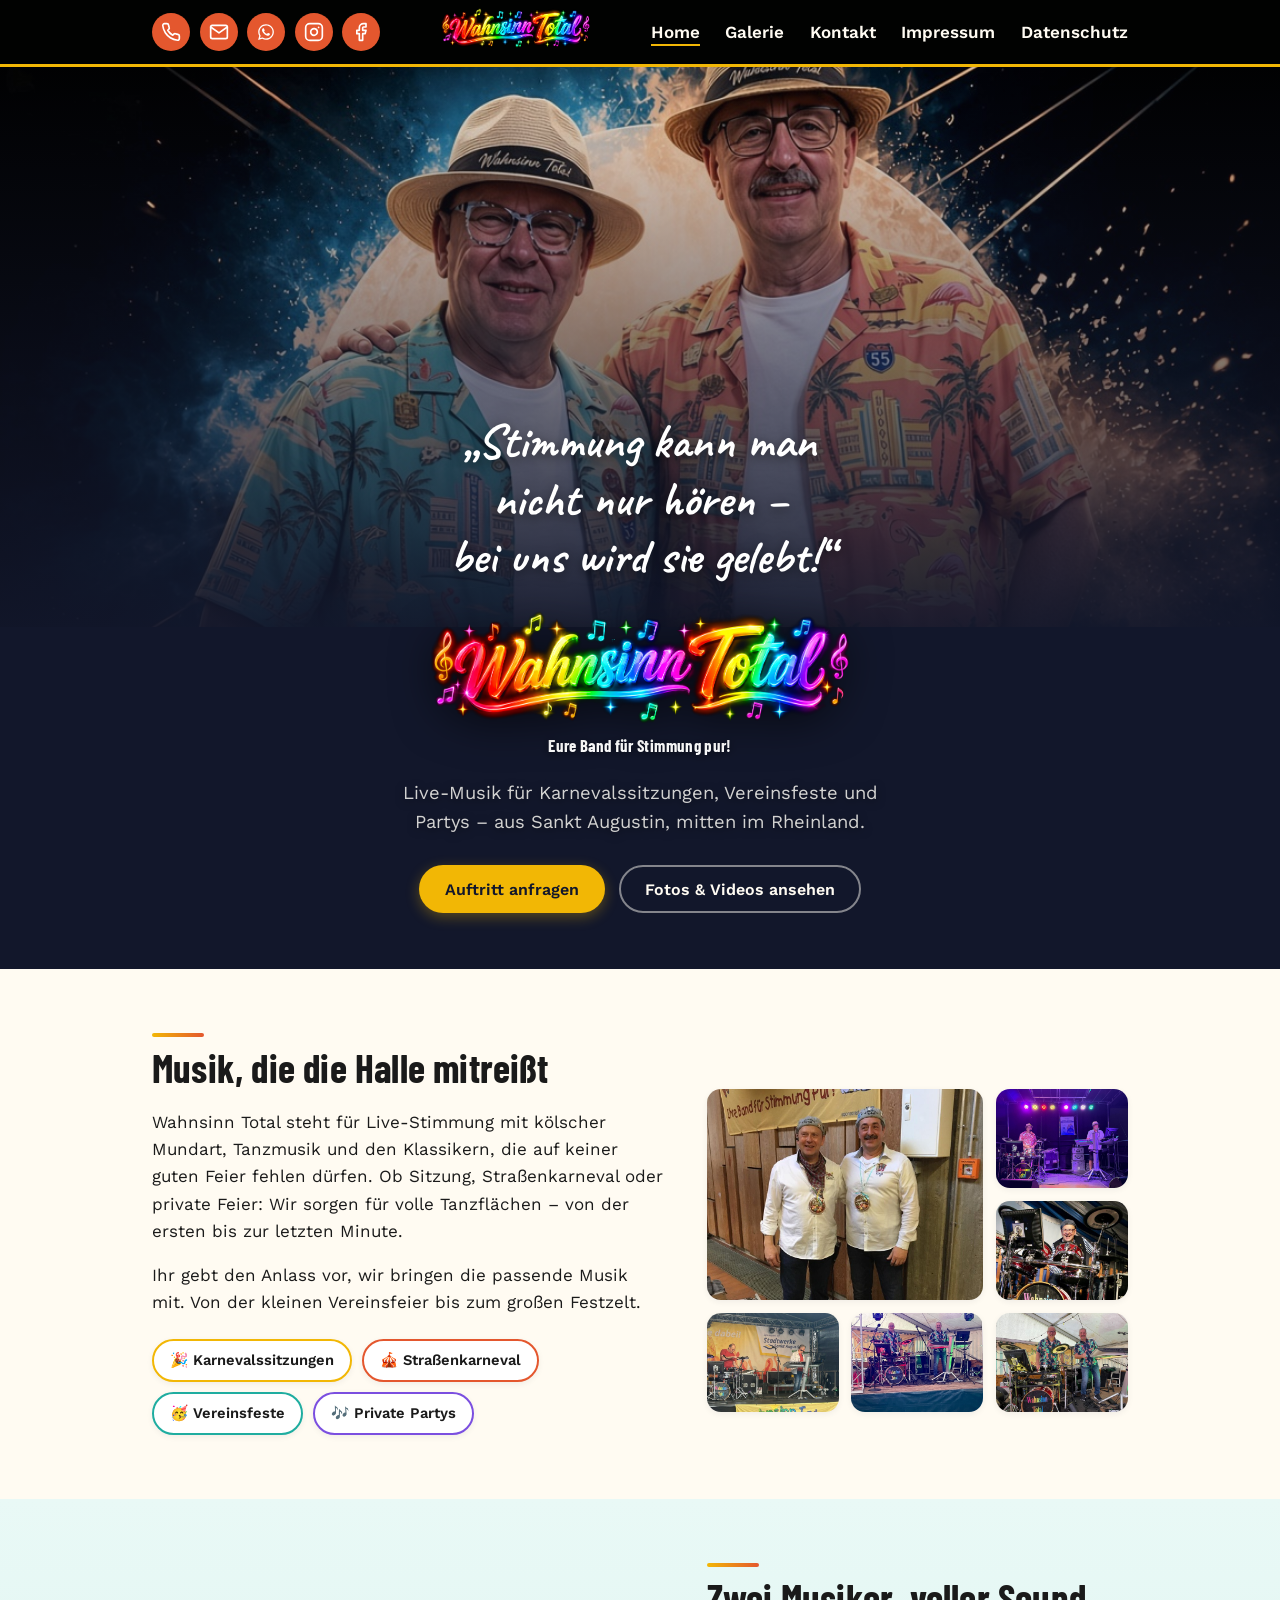
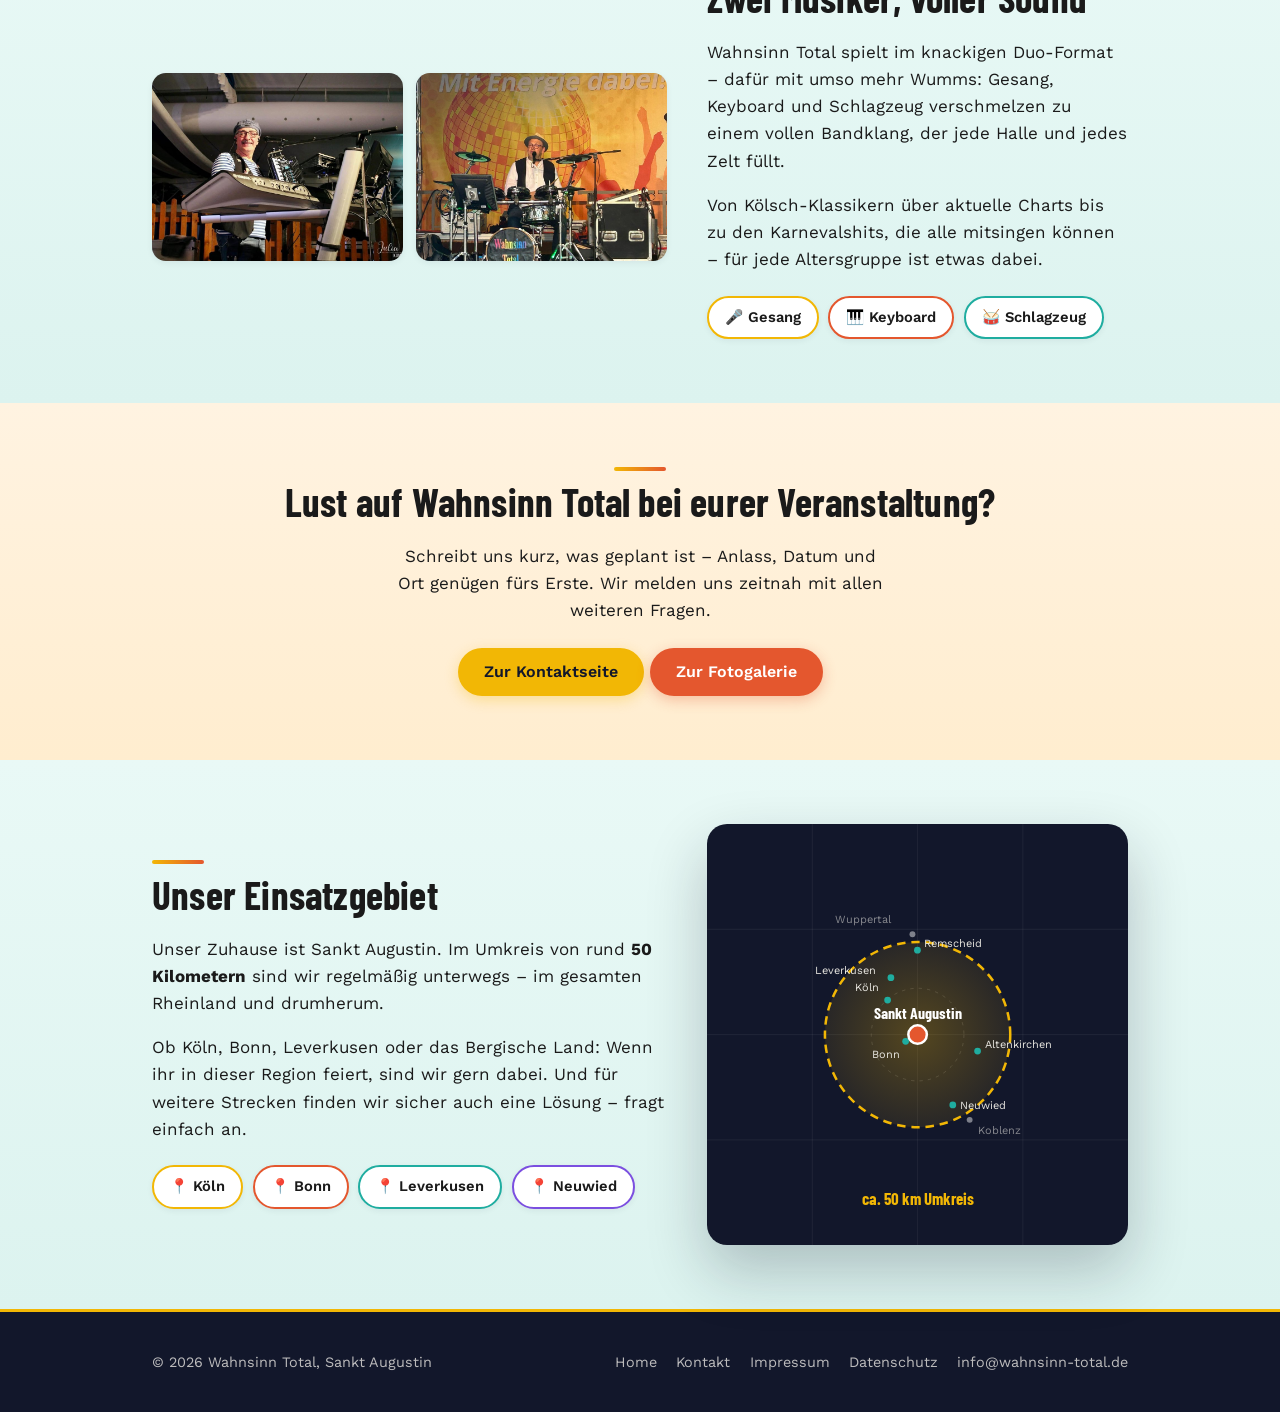
==== commit cdfbabf4: "Add files via upload" ====
--- a/index.html
+++ b/index.html
@@ -51,7 +51,6 @@
         <ul>
           <li><a href="index.html" aria-current="page">Home</a></li>
           <li><a href="galerie.html">Galerie</a></li>
-          <li><a href="shop.html">Shop</a></li>
           <li><a href="kontakt.html">Kontakt</a></li>
           <li><a href="impressum.html">Impressum</a></li>
           <li><a href="datenschutz.html">Datenschutz</a></li>
--- a/assets/style.css
+++ b/assets/style.css
@@ -15,12 +15,35 @@
   --line: rgba(255,255,255,0.14);
   --line-dark: rgba(0,0,0,0.08);
   --radius: 14px;
+  --radius-lg: 20px;
   --max: 1040px;
+
+  /* Abgestufte Schatten statt Einzelwerte quer durch die Datei */
+  --shadow-sm: 0 2px 6px rgba(18,23,43,0.06);
+  --shadow-md: 0 6px 18px rgba(18,23,43,0.10);
+  --shadow-lg: 0 16px 38px rgba(18,23,43,0.16);
+  --shadow-xl: 0 26px 60px rgba(18,23,43,0.24);
+
+  /* Markenfarben der Kontaktkanaele, nur fuer den Hover */
+  --c-whatsapp: #25D366;
+  --c-instagram: #C13584;
+  --c-facebook: #1877F2;
+
+  --ease: cubic-bezier(0.16, 1, 0.3, 1);
 }
 
 * { box-sizing: border-box; }
 
-html { scroll-behavior: smooth; }
+html {
+  scroll-behavior: smooth;
+  /* verhindert, dass Ankerziele unter dem klebenden Header landen */
+  scroll-padding-top: 80px;
+}
+
+::selection {
+  background: var(--gold);
+  color: var(--navy);
+}
 
 body {
   margin: 0;
@@ -34,13 +57,17 @@
 h1, h2, h3, .brand {
   font-family: 'Barlow Condensed', sans-serif;
   font-weight: 700;
-  letter-spacing: 0.01em;
-  line-height: 1.05;
-  margin: 0 0 0.4em;
-}
-
-h2 { font-size: clamp(1.7rem, 4vw, 2.4rem); }
+  letter-spacing: 0.005em;
+  line-height: 1.08;
+  margin: 0 0 0.5em;
+  text-wrap: balance;
+}
+
+h1 { font-size: clamp(2.1rem, 5.5vw, 3.1rem); }
+h2 { font-size: clamp(1.75rem, 4vw, 2.45rem); }
 h3 { font-size: 1.3rem; }
+
+p { text-wrap: pretty; }
 
 p { max-width: 65ch; }
 
@@ -63,6 +90,12 @@
   top: 0;
   z-index: 20;
   border-bottom: 3px solid var(--gold);
+  transition: box-shadow 0.25s ease;
+}
+
+/* Klasse wird in script.js gesetzt, sobald die Seite gescrollt ist */
+.site-header.scrolled {
+  box-shadow: 0 6px 24px rgba(0,0,0,0.45);
 }
 
 .header-inner {
@@ -97,8 +130,21 @@
   color: #fff;
   flex-shrink: 0;
   text-decoration: none;
-}
-.icon-btn:hover { background: #ef6b45; }
+  transition: transform 0.18s var(--ease), background-color 0.18s ease;
+}
+
+.icon-btn:hover {
+  background: #ef6b45;
+  transform: translateY(-2px) scale(1.06);
+}
+
+.icon-btn:active { transform: translateY(0) scale(0.98); }
+
+/* Beim Hover nimmt jedes Symbol die Farbe seines Kanals an –
+   im Ruhezustand bleibt die Leiste einheitlich rot. */
+#whatsapp-header-link:hover { background: var(--c-whatsapp); color: #0a3d24; }
+.header-left a[aria-label*="Instagram"]:hover { background: var(--c-instagram); }
+.header-left a[aria-label*="Facebook"]:hover  { background: var(--c-facebook); }
 
 .brand {
   flex: 1 1 auto;
@@ -114,8 +160,6 @@
   display: block;
 }
 
-.brand span { }
-
 nav.main-nav ul {
   list-style: none;
   display: flex;
@@ -125,15 +169,28 @@
 }
 
 nav.main-nav a {
+  position: relative;
   text-decoration: none;
   font-weight: 600;
   padding: 0.3rem 0;
-  border-bottom: 2px solid transparent;
-}
-
-nav.main-nav a:hover,
-nav.main-nav a[aria-current="page"] {
-  border-bottom-color: var(--gold);
+}
+
+/* Der Unterstrich waechst aus der Mitte, statt hart umzuspringen */
+nav.main-nav a::after {
+  content: "";
+  position: absolute;
+  left: 0;
+  right: 0;
+  bottom: 0;
+  height: 2px;
+  background: var(--gold);
+  transform: scaleX(0);
+  transition: transform 0.22s var(--ease);
+}
+
+nav.main-nav a:hover::after,
+nav.main-nav a[aria-current="page"]::after {
+  transform: scaleX(1);
 }
 
 .nav-toggle {
@@ -298,8 +355,6 @@
   .logo-frame { padding: 1.1rem 0.6rem; }
 }
 
-.logo-frame .logo3d { justify-content: center; }
-
 .hero-logo-img {
   display: block;
   width: 420px;
@@ -339,8 +394,9 @@
 .btn {
   display: inline-flex;
   align-items: center;
+  justify-content: center;
   gap: 0.5rem;
-  padding: 0.75rem 1.4rem;
+  padding: 0.78rem 1.5rem;
   border-radius: 999px;
   font-weight: 600;
   text-decoration: none;
@@ -348,20 +404,59 @@
   cursor: pointer;
   font-size: 1rem;
   font-family: inherit;
-}
+  line-height: 1.2;
+  transition: transform 0.18s var(--ease),
+              box-shadow 0.18s ease,
+              background-color 0.18s ease,
+              border-color 0.18s ease;
+}
+
+.btn:hover { transform: translateY(-2px); }
+.btn:active { transform: translateY(0); }
 
 .btn-primary {
   background: var(--gold);
   color: var(--navy);
-}
-.btn-primary:hover { background: #f0b155; }
+  box-shadow: 0 4px 14px rgba(242,183,5,0.32);
+}
+.btn-primary:hover {
+  background: #ffc61f;
+  box-shadow: 0 8px 22px rgba(242,183,5,0.42);
+}
 
 .btn-outline {
   border-color: rgba(245,243,238,0.5);
   color: var(--cream);
   background: transparent;
 }
-.btn-outline:hover { border-color: var(--cream); }
+.btn-outline:hover {
+  border-color: var(--cream);
+  background: rgba(255,255,255,0.08);
+}
+
+/* Auf hellem Grund braucht der Umriss-Button dunkle Kontraste */
+.section-alt .btn-outline,
+.section-teal .btn-outline,
+section:not([class]) .btn-outline {
+  border-color: rgba(18,23,43,0.35);
+  color: var(--navy);
+}
+.section-alt .btn-outline:hover,
+.section-teal .btn-outline:hover,
+section:not([class]) .btn-outline:hover {
+  border-color: var(--navy);
+  background: rgba(18,23,43,0.06);
+}
+
+/* ... ausser in der dunklen Kontaktkarte */
+.contact-card .btn-outline {
+  border-color: rgba(245,243,238,0.5);
+  color: var(--cream);
+}
+.contact-card .btn-outline:hover {
+  border-color: var(--cream);
+  background: rgba(255,255,255,0.08);
+}
 
 .btn-whatsapp {
   background: #25D366;
@@ -370,16 +465,18 @@
 .btn-whatsapp:hover { background: #33e075; }
 
 .btn:disabled {
-  opacity: 0.55;
+  opacity: 0.5;
   cursor: not-allowed;
+  transform: none;
+  box-shadow: none;
 }
 
 /* ---------- Einsatzgebiet-Karte ---------- */
 
 .radius-map {
-  border-radius: var(--radius);
+  border-radius: var(--radius-lg);
   overflow: hidden;
-  box-shadow: 0 16px 38px rgba(18,23,43,0.28);
+  box-shadow: var(--shadow-xl);
   line-height: 0;
 }
 
@@ -391,22 +488,36 @@
 
 /* ---------- Sections ---------- */
 
-section { padding: 3.5rem 0; }
-section + section { border-top: 1px solid var(--line-dark); }
+section { padding: 4rem 0; }
+
+/* Frueher lag zwischen JEDEN zwei Abschnitten eine graue Linie – auch
+   dort, wo ohnehin die Hintergrundfarbe wechselt. Die Linie erscheint
+   jetzt nur noch zwischen zwei gleich hellen Abschnitten. */
+section:not([class]) + section:not([class]) {
+  border-top: 1px solid var(--line-dark);
+}
+
+@media (max-width: 640px) {
+  section { padding: 2.8rem 0; }
+}
 
 .section-alt {
-  background: #FFF1DB;
+  background: linear-gradient(180deg, #FFF3E1 0%, #FFEDCF 100%);
 }
 
 .section-teal {
-  background: #E4F7F4;
+  background: linear-gradient(180deg, #E9F9F6 0%, #DCF3EF 100%);
 }
 
 .btn-red {
   background: var(--red);
   color: #fff;
-}
-.btn-red:hover { background: #ef6b45; }
+  box-shadow: 0 4px 14px rgba(228,87,46,0.32);
+}
+.btn-red:hover {
+  background: #ef6b45;
+  box-shadow: 0 8px 22px rgba(228,87,46,0.42);
+}
 
 .chips {
   display: flex;
@@ -425,6 +536,13 @@
   display: inline-flex;
   align-items: center;
   gap: 0.4rem;
+  box-shadow: var(--shadow-sm);
+  transition: transform 0.18s var(--ease), box-shadow 0.18s ease;
+}
+
+.chip:hover {
+  transform: translateY(-2px);
+  box-shadow: var(--shadow-md);
 }
 .chip:nth-child(4n+1) { border-color: var(--gold); }
 .chip:nth-child(4n+2) { border-color: var(--red); }
@@ -456,6 +574,15 @@
   object-fit: cover;
   border-radius: var(--radius);
   background: var(--navy);
+  box-shadow: var(--shadow-sm);
+  transition: transform 0.22s var(--ease), box-shadow 0.22s ease;
+}
+
+.photo-strip .ph:hover {
+  transform: translateY(-3px) scale(1.02);
+  box-shadow: var(--shadow-lg);
+  position: relative;
+  z-index: 2;
 }
 
 /* ---------- Galerie ---------- */
@@ -480,6 +607,14 @@
   overflow: hidden;
   aspect-ratio: 4/3;
   outline-offset: 3px;
+  box-shadow: var(--shadow-sm);
+  transition: transform 0.22s var(--ease), box-shadow 0.22s ease;
+}
+
+.gallery-grid a:hover {
+  transform: translateY(-4px);
+  box-shadow: var(--shadow-xl);
+  z-index: 2;
 }
 
 .gallery-grid img {
@@ -487,7 +622,7 @@
   height: 100%;
   object-fit: cover;
   border-radius: var(--radius);
-  transition: transform 0.2s ease;
+  transition: transform 0.35s var(--ease);
 }
 
 .gallery-grid a:hover img { transform: scale(1.04); }
@@ -497,8 +632,9 @@
 .video-player-wrap {
   margin-top: 1.5rem;
   background: #000;
-  border-radius: var(--radius);
+  border-radius: var(--radius-lg);
   overflow: hidden;
+  box-shadow: var(--shadow-xl);
 }
 
 .video-player-wrap video {
@@ -550,14 +686,23 @@
   background: #fff;
   color: var(--ink);
   cursor: pointer;
-}
-
-.video-list-item:hover { border-color: var(--teal); }
+  box-shadow: var(--shadow-sm);
+  transition: transform 0.18s var(--ease), border-color 0.18s ease,
+              background-color 0.18s ease, box-shadow 0.18s ease;
+}
+
+.video-list-item:hover {
+  border-color: var(--teal);
+  transform: translateY(-2px);
+  box-shadow: var(--shadow-md);
+}
 
 .video-list-item.active {
   background: var(--navy);
   border-color: var(--navy);
   color: #fff;
+  transform: none;
+  box-shadow: var(--shadow-md);
 }
 
 /* ---------- Lightbox / Diashow ---------- */
@@ -566,13 +711,25 @@
   display: none;
   position: fixed;
   inset: 0;
-  background: rgba(0,0,0,0.92);
+  background: rgba(8,10,18,0.94);
+  backdrop-filter: blur(6px);
   z-index: 100;
   align-items: center;
   justify-content: center;
 }
 
-.lightbox.open { display: flex; }
+.lightbox.open {
+  display: flex;
+  animation: lb-fade 0.2s ease;
+}
+
+.lightbox.open img { animation: lb-zoom 0.28s var(--ease); }
+
+@keyframes lb-fade { from { opacity: 0; } to { opacity: 1; } }
+@keyframes lb-zoom {
+  from { opacity: 0; transform: scale(0.965); }
+  to   { opacity: 1; transform: scale(1); }
+}
 
 .lightbox img {
   max-width: 90vw;
@@ -636,60 +793,23 @@
   .lightbox-close { top: 0.8rem; right: 0.8rem; }
 }
 
-/* ---------- 3D-Logo-Schriftzug (modern, Baloo 2) ---------- */
-
-.logo3d {
-  font-family: 'Baloo 2', sans-serif;
-  font-weight: 800;
-  display: inline-flex;
-  flex-wrap: wrap;
-  align-items: baseline;
-  justify-content: center;
-  line-height: 1.05;
-}
-
-/* Buchstaben eines Wortes bleiben als Einheit zusammen -
-   bricht bei Platzmangel nur zwischen den Wörtern um, nie mitten im Wort */
-.logo3d .lg-word {
-  display: inline-flex;
-  flex-wrap: nowrap;
-}
-
-.logo3d span:not(.lg-word):not(.lg-space) {
-  display: inline-block;
-  color: hsl(var(--h) 82% 58%);
-  text-shadow:
-    1px 1px 0 hsl(var(--h) 80% 34%),
-    2px 2px 0 hsl(var(--h) 80% 34%),
-    3px 3px 0 hsl(var(--h) 78% 30%),
-    4px 4px 0 hsl(var(--h) 78% 27%),
-    5px 5px 0 hsl(var(--h) 76% 23%),
-    6px 8px 12px rgba(0,0,0,0.35);
-}
-
-.logo3d span:not(.lg-word):not(.lg-space):nth-child(odd) { transform: rotate(-3deg); }
-.logo3d span:not(.lg-word):not(.lg-space):nth-child(even) { transform: rotate(3deg); }
-
-.logo3d .lg-space { width: 0.32em; }
-
-.logo3d.lg-hero { font-size: clamp(1.7rem, 7.5vw, 4.4rem); }
-
-@media (max-width: 380px) {
-  .logo3d.lg-hero { font-size: 1.5rem; }
-}
-.logo3d.lg-nav   { font-size: 1.5rem; }
-.logo3d.lg-nav span {
-  text-shadow:
-    1px 1px 0 hsl(var(--h) 80% 34%),
-    2px 2px 0 hsl(var(--h) 78% 30%),
-    3px 3px 5px rgba(0,0,0,0.3);
-}
-
 .contact-card {
-  background: var(--navy);
+  background: linear-gradient(155deg, var(--navy-soft) 0%, var(--navy) 62%);
   color: var(--cream);
-  border-radius: var(--radius);
+  border-radius: var(--radius-lg);
   padding: 2rem;
+  position: relative;
+  overflow: hidden;
+  box-shadow: var(--shadow-lg);
+}
+
+/* schmale Goldkante als Akzent am oberen Rand */
+.contact-card::before {
+  content: "";
+  position: absolute;
+  top: 0; left: 0; right: 0;
+  height: 4px;
+  background: linear-gradient(90deg, var(--gold), var(--red), var(--teal));
 }
 
 .contact-card h3 { color: var(--cream); }
@@ -746,20 +866,26 @@
 form.stacked input,
 form.stacked textarea {
   width: 100%;
-  padding: 0.7rem 0.8rem;
-  border: 1px solid #cfc9ba;
-  border-radius: 6px;
+  padding: 0.8rem 0.95rem;
+  border: 2px solid #e0dacb;
+  border-radius: 10px;
   font-family: inherit;
   font-size: 1rem;
   background: #fff;
-}
+  box-shadow: var(--shadow-sm);
+  transition: border-color 0.18s ease, box-shadow 0.18s ease;
+}
+
+form.stacked input:hover,
+form.stacked textarea:hover { border-color: #c8c0ad; }
 
 form.stacked textarea { resize: vertical; min-height: 120px; }
 
 form.stacked input:focus,
 form.stacked textarea:focus {
-  outline: 3px solid var(--teal);
-  outline-offset: 1px;
+  outline: none;
+  border-color: var(--teal);
+  box-shadow: 0 0 0 4px rgba(31,173,160,0.20);
 }
 
 /* ---------- Footer ---------- */
@@ -767,8 +893,9 @@
 footer.site-footer {
   background: var(--navy);
   color: rgba(245,243,238,0.75);
-  padding: 2.2rem 0;
+  padding: 2.4rem 0;
   font-size: 0.9rem;
+  border-top: 3px solid var(--gold);
 }
 
 footer.site-footer .container {
@@ -779,8 +906,15 @@
   align-items: center;
 }
 
-footer.site-footer a { text-decoration: none; }
-footer.site-footer a:hover { text-decoration: underline; }
+footer.site-footer a {
+  text-decoration: none;
+  transition: color 0.18s ease;
+}
+footer.site-footer a:hover {
+  color: var(--gold);
+  text-decoration: underline;
+  text-underline-offset: 3px;
+}
 
 footer.site-footer ul {
   list-style: none;
@@ -791,16 +925,27 @@
   flex-wrap: wrap;
 }
 
-/* ---------- Legal pages ---------- */
-
-.legal h2 { margin-top: 2rem; }
-.legal .todo {
-  background: #fff4d6;
-  border: 1px dashed var(--gold);
-  padding: 0.9rem 1rem;
-  border-radius: 8px;
-  font-size: 0.92rem;
-  margin: 0.6rem 0 1.4rem;
+/* ---------- Rechtstexte ---------- */
+
+.legal h1 { margin-bottom: 0.6rem; }
+.legal h2 {
+  margin-top: 2.4rem;
+  font-size: 1.35rem;
+  padding-bottom: 0.3rem;
+  border-bottom: 2px solid var(--line-dark);
+}
+.legal p, .legal ul { max-width: 68ch; }
+.legal ul { padding-left: 1.2rem; }
+.legal li { margin-bottom: 0.35rem; }
+.legal a { color: #0f6b62; }
+
+.legal-intro {
+  font-size: 1.05rem;
+  background: #FFF1DB;
+  border-left: 4px solid var(--gold);
+  padding: 1rem 1.2rem;
+  border-radius: 0 8px 8px 0;
+  margin-bottom: 2rem;
 }
 
 /* ---------- Focus visibility ---------- */
@@ -818,8 +963,386 @@
 :focus-visible {
   outline: 3px solid var(--teal);
   outline-offset: 2px;
+  border-radius: 4px;
+}
+
+/* Tuerkis verschwindet auf den dunklen Flaechen fast – dort Gold */
+.site-header :focus-visible,
+.contact-card :focus-visible,
+.hero :focus-visible,
+.lightbox :focus-visible,
+footer.site-footer :focus-visible {
+  outline-color: var(--gold);
 }
 
 @media (prefers-reduced-motion: reduce) {
   html { scroll-behavior: auto; }
 }
+
+/* ============================================================
+   Ergaenzungen – Klassen anstelle der frueheren Inline-Styles
+   ============================================================ */
+
+/* ---------- Sprunglink fuer Tastatur und Screenreader ---------- */
+
+.skip-link {
+  position: absolute;
+  left: -9999px;
+  top: 0;
+  z-index: 200;
+  background: var(--gold);
+  color: var(--navy);
+  padding: 0.7rem 1.2rem;
+  font-weight: 700;
+  border-radius: 0 0 8px 0;
+  text-decoration: none;
+}
+
+.skip-link:focus {
+  left: 0;
+}
+
+/* ---------- Hero-Bausteine ---------- */
+
+/* Zitat rutscht ueber die Bildkante – frueher inline als margin-top: -9rem */
+.hero-quote--lift { margin-top: -9rem; }
+
+@media (max-width: 720px) {
+  .hero-quote--lift { margin-top: -4.5rem; }
+}
+@media (max-width: 480px) {
+  .hero-quote--lift { margin-top: -2.5rem; }
+}
+
+.hero-claim {
+  margin: 0.5rem 0 0;
+  font-family: 'Barlow Condensed', sans-serif;
+  font-weight: 700;
+  color: #fff;
+  text-align: center;
+  font-size: 1.05rem;
+  letter-spacing: 0.02em;
+  text-shadow: 0 2px 8px rgba(0,0,0,0.6);
+}
+
+.hero-lead {
+  text-align: center;
+  margin: 1.2rem auto 0;
+  color: rgba(245,243,238,0.9);
+  text-shadow: 0 2px 8px rgba(0,0,0,0.5);
+}
+
+/* Handschriftliche Ueberschrift auf Galerie und Shop */
+.hero-headline {
+  color: #fff;
+  text-align: center;
+  text-shadow: 0 3px 12px rgba(0,0,0,0.55);
+  font-family: 'Caveat', cursive;
+  font-weight: 700;
+  font-size: clamp(2.6rem, 8vw, 4.2rem);
+  transform: rotate(-2deg);
+  margin-bottom: 0;
+  max-width: none;
+}
+
+.hero-headline em {
+  font-style: normal;
+  color: var(--gold);
+}
+
+.hero-headline--lift { margin-top: -7rem; }
+
+@media (max-width: 720px) {
+  .hero-headline--lift { margin-top: -3.5rem; }
+}
+@media (max-width: 480px) {
+  .hero-headline--lift { margin-top: -2rem; }
+}
+
+.hero-bg-img--lower { object-position: 50% 38%; }
+
+.hero--compact { padding: 3rem 0 3.5rem; }
+
+/* ---------- Layout-Helfer ---------- */
+
+.container--center { text-align: center; }
+.container--narrow { max-width: 720px; }
+
+.actions--center { justify-content: center; }
+
+.section--tight { padding-top: 1rem; }
+
+.measure { max-width: 55ch; }
+
+.measure-center {
+  max-width: 52ch;
+  margin-left: auto;
+  margin-right: auto;
+}
+
+.container--center .actions { justify-content: center; }
+.container--center .btn { margin-top: 0.4rem; }
+
+.lead--tight { margin-top: -0.4rem; }
+
+.hinweis {
+  margin-top: 1.5rem;
+  font-size: 0.9rem;
+  color: #555;
+}
+
+.photo-strip--duo { grid-template-columns: 1fr 1fr; }
+
+/* ---------- Shop ---------- */
+
+.contact-card--roomy { padding: 2.5rem 2rem; }
+
+.shop-logo {
+  width: min(320px, 80%);
+  height: auto;
+  margin: 0 auto 1.4rem;
+  display: block;
+}
+
+.shop-text {
+  color: rgba(245,243,238,0.9);
+  max-width: 45ch;
+  margin: 0 auto 1.6rem;
+}
+
+.shop-note {
+  color: rgba(245,243,238,0.6);
+  font-size: 0.85rem;
+  max-width: 45ch;
+  margin: 1.6rem auto 0;
+}
+
+/* ---------- Kontaktkarte ---------- */
+
+.card-title {
+  font-family: 'Barlow Condensed', sans-serif;
+  font-weight: 700;
+  font-size: 1.3rem;
+  color: var(--cream);
+  margin: 0 0 0.6rem;
+}
+
+.card-text { color: rgba(245,243,238,0.85); }
+
+.card-note {
+  color: rgba(245,243,238,0.6);
+  font-size: 0.88rem;
+  margin-top: 0.6rem;
+}
+
+.contact-card a { color: var(--gold); }
+
+.btn-small {
+  padding: 0.35rem 0.9rem;
+  font-size: 0.9rem;
+}
+
+.whatsapp-gate h3 { font-size: 1.1rem; }
+.whatsapp-gate .card-text { font-size: 0.95rem; }
+.whatsapp-link-wrap:not(:empty) { margin-top: 0.8rem; }
+
+/* ---------- Formular ---------- */
+
+.form-hinweis {
+  font-size: 0.85rem;
+  color: #5a5548;
+  margin: 0;
+}
+
+.danke-hinweis {
+  margin-top: 1rem;
+  font-weight: 600;
+  background: #E4F7F4;
+  border-left: 4px solid var(--teal);
+  padding: 0.8rem 1rem;
+  border-radius: 0 8px 8px 0;
+}
+
+/* ---------- Kleinigkeiten ---------- */
+
+main > section:first-child { border-top: none; }
+
+.video-list-item[aria-pressed="true"] { cursor: default; }
+
+@media (prefers-reduced-motion: reduce) {
+  .gallery-grid img { transition: none; }
+}
+
+/* ============================================================
+   Grafischer Feinschliff – Bewegung, Details, Druckansicht
+   ============================================================ */
+
+/* ---------- Sanftes Einblenden beim Scrollen ----------
+   script.js vergibt .reveal an die Abschnitte und setzt
+   .is-visible, sobald sie ins Bild kommen. Ohne JavaScript
+   bleibt alles sichtbar – die Seite funktioniert auch dann. */
+
+.reveal {
+  opacity: 0;
+  transform: translateY(18px);
+  transition: opacity 0.6s var(--ease), transform 0.6s var(--ease);
+}
+
+.reveal.is-visible {
+  opacity: 1;
+  transform: none;
+}
+
+/* ---------- Hero: Zitat und Logo leicht gestaffelt ---------- */
+
+.hero-quote {
+  animation: hero-auf 0.8s var(--ease) both;
+}
+
+.logo-frame {
+  animation: hero-auf 0.8s 0.12s var(--ease) both;
+}
+
+.hero-content .lead {
+  animation: hero-auf 0.8s 0.22s var(--ease) both;
+}
+
+.hero-content .actions {
+  animation: hero-auf 0.8s 0.32s var(--ease) both;
+}
+
+@keyframes hero-auf {
+  from { opacity: 0; transform: translateY(16px); }
+  to   { opacity: 1; transform: none; }
+}
+
+/* Die Verschiebung des Zitats darf die Animation nicht aufheben */
+.hero-quote--lift { animation-name: hero-auf-lift; }
+
+@keyframes hero-auf-lift {
+  from { opacity: 0; transform: translateY(16px); }
+  to   { opacity: 1; transform: none; }
+}
+
+/* ---------- Ueberschriften mit dezentem Akzent ---------- */
+
+.grid-2 > div > h2:first-child,
+.container--center > h2:first-child {
+  position: relative;
+  padding-top: 0.85rem;
+}
+
+.grid-2 > div > h2:first-child::before,
+.container--center > h2:first-child::before {
+  content: "";
+  position: absolute;
+  top: 0;
+  width: 52px;
+  height: 4px;
+  border-radius: 999px;
+  background: linear-gradient(90deg, var(--gold), var(--red));
+}
+
+.container--center > h2:first-child::before {
+  left: 50%;
+  transform: translateX(-50%);
+}
+
+/* ---------- Fotostreifen: erstes Bild etwas groesser ---------- */
+
+@media (min-width: 721px) {
+  .photo-strip:not(.photo-strip--duo) .ph:first-child {
+    grid-column: span 2;
+    grid-row: span 2;
+    /* Hoehe ergibt sich aus den zwei Rasterzeilen, nicht aus
+       einem festen Seitenverhaeltnis */
+    aspect-ratio: auto;
+  }
+}
+
+/* ---------- Rand des Inhalts auf grossen Schirmen ---------- */
+
+@media (min-width: 1200px) {
+  .container { padding: 0 2rem; }
+}
+
+/* ---------- Bildlaufleiste dezent einfaerben ---------- */
+
+@supports (scrollbar-color: auto) {
+  html {
+    scrollbar-color: rgba(18,23,43,0.35) transparent;
+  }
+}
+
+/* ---------- Druckansicht (Impressum, Datenschutz) ----------
+   Beim Ausdrucken verschwinden Menue, Fussleiste und Farbflaechen;
+   Links werden mit ihrer Adresse ausgeschrieben. */
+
+@media print {
+  .site-header,
+  .site-footer,
+  .skip-link,
+  .hero,
+  .actions,
+  .chips,
+  .lightbox { display: none !important; }
+
+  body {
+    background: #fff;
+    color: #000;
+    font-size: 11pt;
+  }
+
+  main { padding: 0; }
+  section { padding: 0; border: none; }
+
+  .legal h1 { font-size: 20pt; }
+  .legal h2 {
+    font-size: 13pt;
+    margin-top: 16pt;
+    break-after: avoid;
+  }
+
+  .legal p, .legal ul { max-width: none; }
+
+  .legal-intro {
+    background: none;
+    border-left: 2pt solid #000;
+  }
+
+  a { color: #000; text-decoration: underline; }
+
+  /* Adresse hinter den Link setzen, damit sie auf Papier lesbar ist */
+  .legal a[href^="http"]::after {
+    content: " (" attr(href) ")";
+    font-size: 9pt;
+    word-break: break-all;
+  }
+}
+
+/* ---------- Ruecksicht auf reduzierte Bewegung ----------
+   Wer im Betriebssystem "Bewegung reduzieren" eingestellt hat,
+   bekommt dieselbe Seite ohne Animationen. */
+
+@media (prefers-reduced-motion: reduce) {
+  *,
+  *::before,
+  *::after {
+    animation-duration: 0.01ms !important;
+    animation-iteration-count: 1 !important;
+    transition-duration: 0.01ms !important;
+    scroll-behavior: auto !important;
+  }
+
+  .reveal {
+    opacity: 1;
+    transform: none;
+  }
+
+  .btn:hover,
+  .chip:hover,
+  .icon-btn:hover,
+  .photo-strip .ph:hover,
+  .gallery-grid a:hover,
+  .video-list-item:hover { transform: none; }
+}
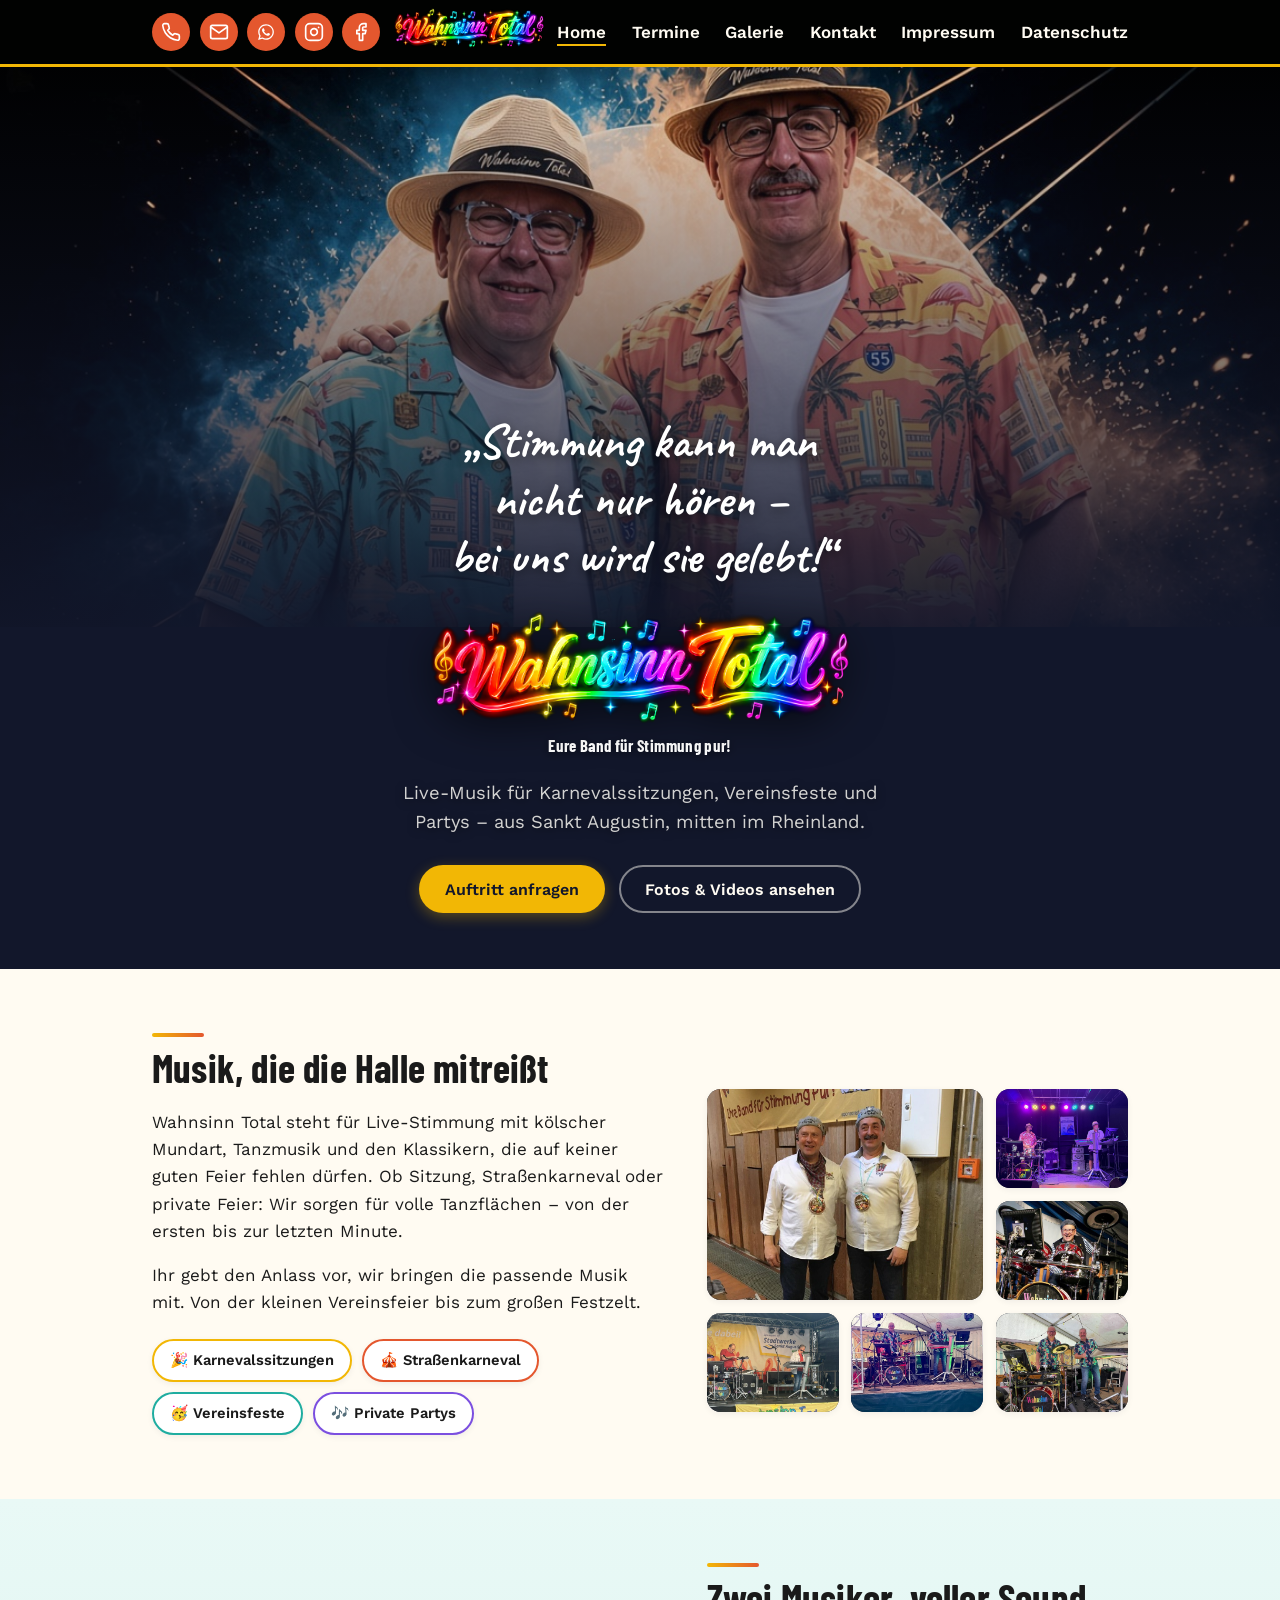
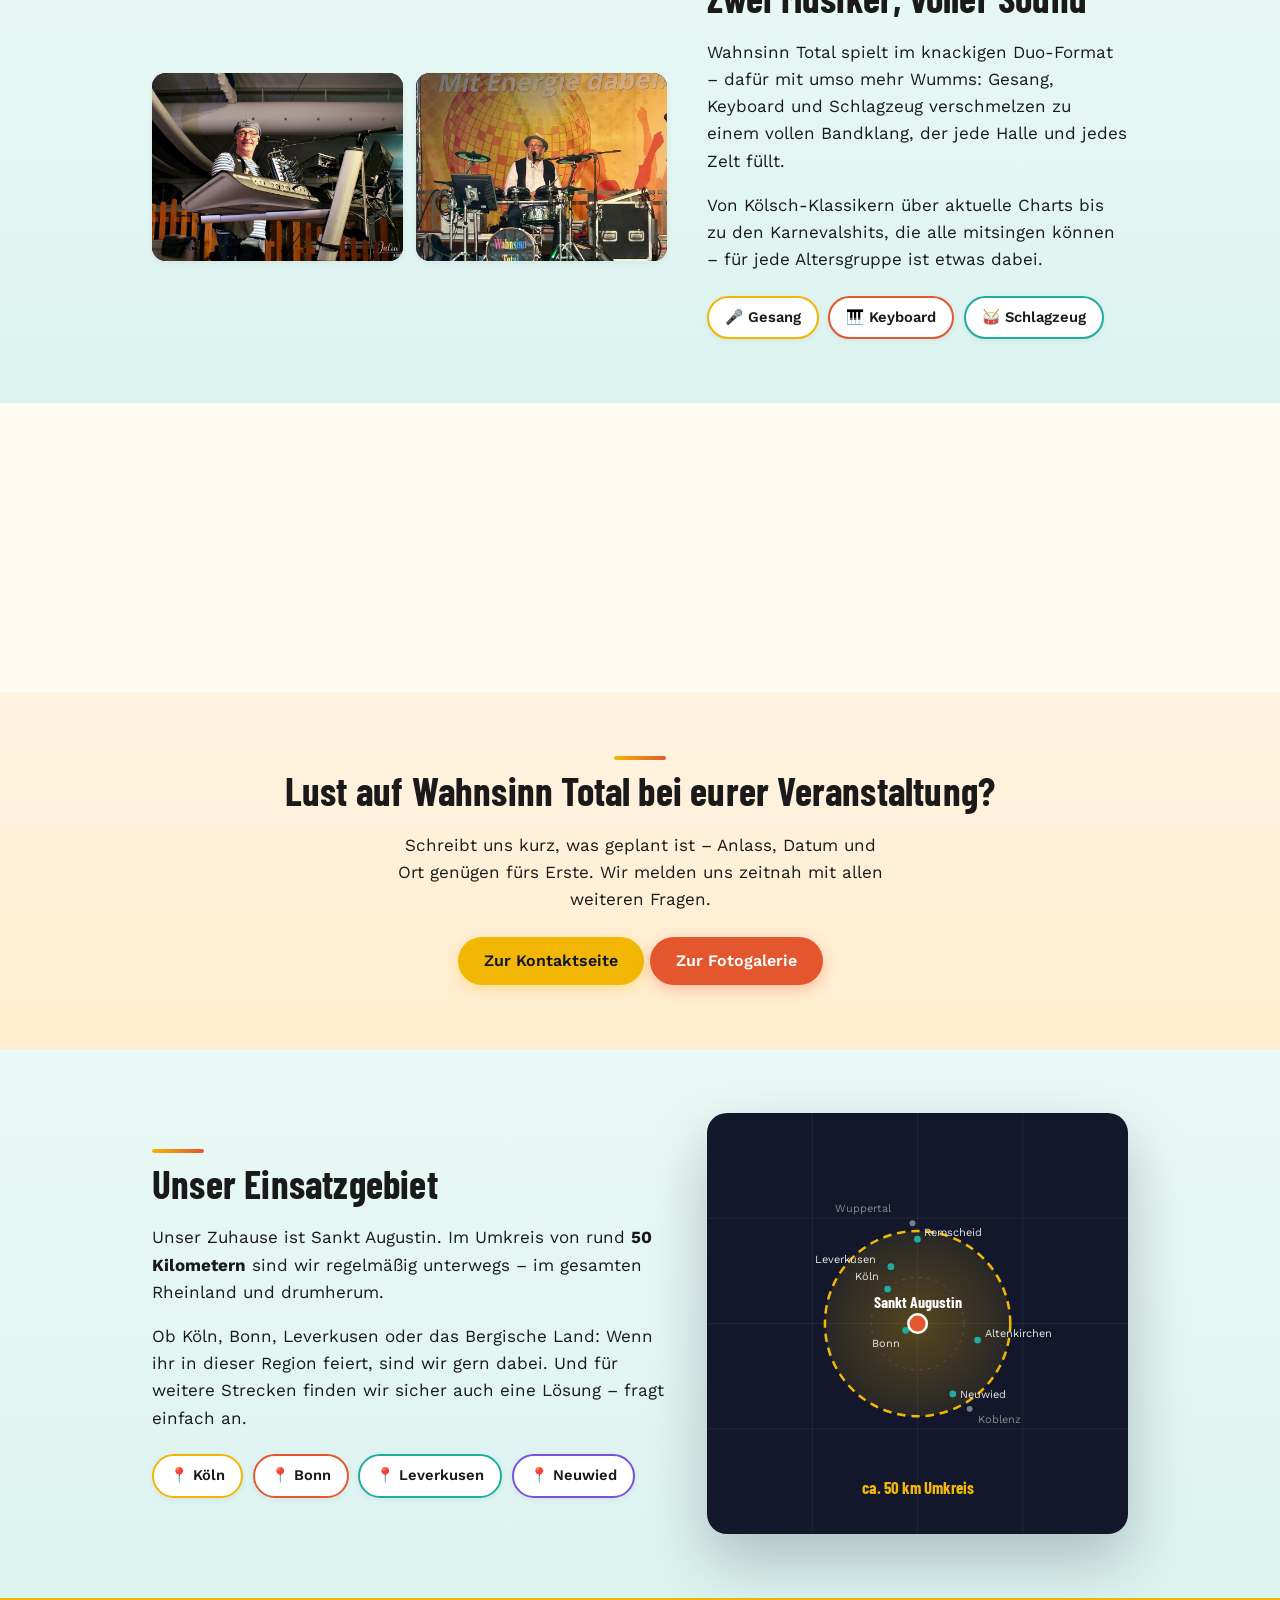
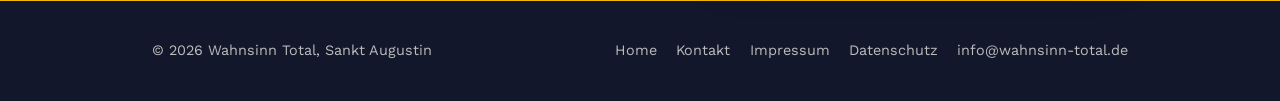
==== commit e6907e09: "Add files via upload" ====
--- a/index.html
+++ b/index.html
@@ -50,6 +50,7 @@
       <nav class="main-nav" id="hauptnavigation" aria-label="Hauptnavigation">
         <ul>
           <li><a href="index.html" aria-current="page">Home</a></li>
+          <li><a href="termine.html">Termine</a></li>
           <li><a href="galerie.html">Galerie</a></li>
           <li><a href="kontakt.html">Kontakt</a></li>
           <li><a href="impressum.html">Impressum</a></li>
@@ -127,6 +128,18 @@
         <span class="chip">🎹 Keyboard</span>
         <span class="chip">🥁 Schlagzeug</span>
       </div>
+    </div>
+  </div>
+</section>
+
+<section>
+  <div class="container">
+    <h2 style="text-align:center;">Nächste Termine</h2>
+    <div id="termine-teaser" class="termine-liste termine-liste--teaser" style="max-width:600px; margin:1.5rem auto 0;">
+      <p class="termin-hinweis" style="text-align:center;">Termine werden geladen …</p>
+    </div>
+    <div class="actions actions--center" style="margin-top:1.2rem;">
+      <a class="btn btn-outline" href="termine.html">Alle Termine ansehen</a>
     </div>
   </div>
 </section>
@@ -250,5 +263,7 @@
   }
 }
 </script>
+<script src="assets/xlsx.full.min.js"></script>
+<script>WT.initTermine('termine-teaser', { anzahl: 3 });</script>
 </body>
 </html>
--- a/assets/style.css
+++ b/assets/style.css
@@ -572,6 +572,7 @@
   width: 100%;
   height: 100%;
   object-fit: cover;
+  object-position: 50% 20%;
   border-radius: var(--radius);
   background: var(--navy);
   box-shadow: var(--shadow-sm);
@@ -621,6 +622,7 @@
   width: 100%;
   height: 100%;
   object-fit: cover;
+  object-position: 50% 20%;
   border-radius: var(--radius);
   transition: transform 0.35s var(--ease);
 }
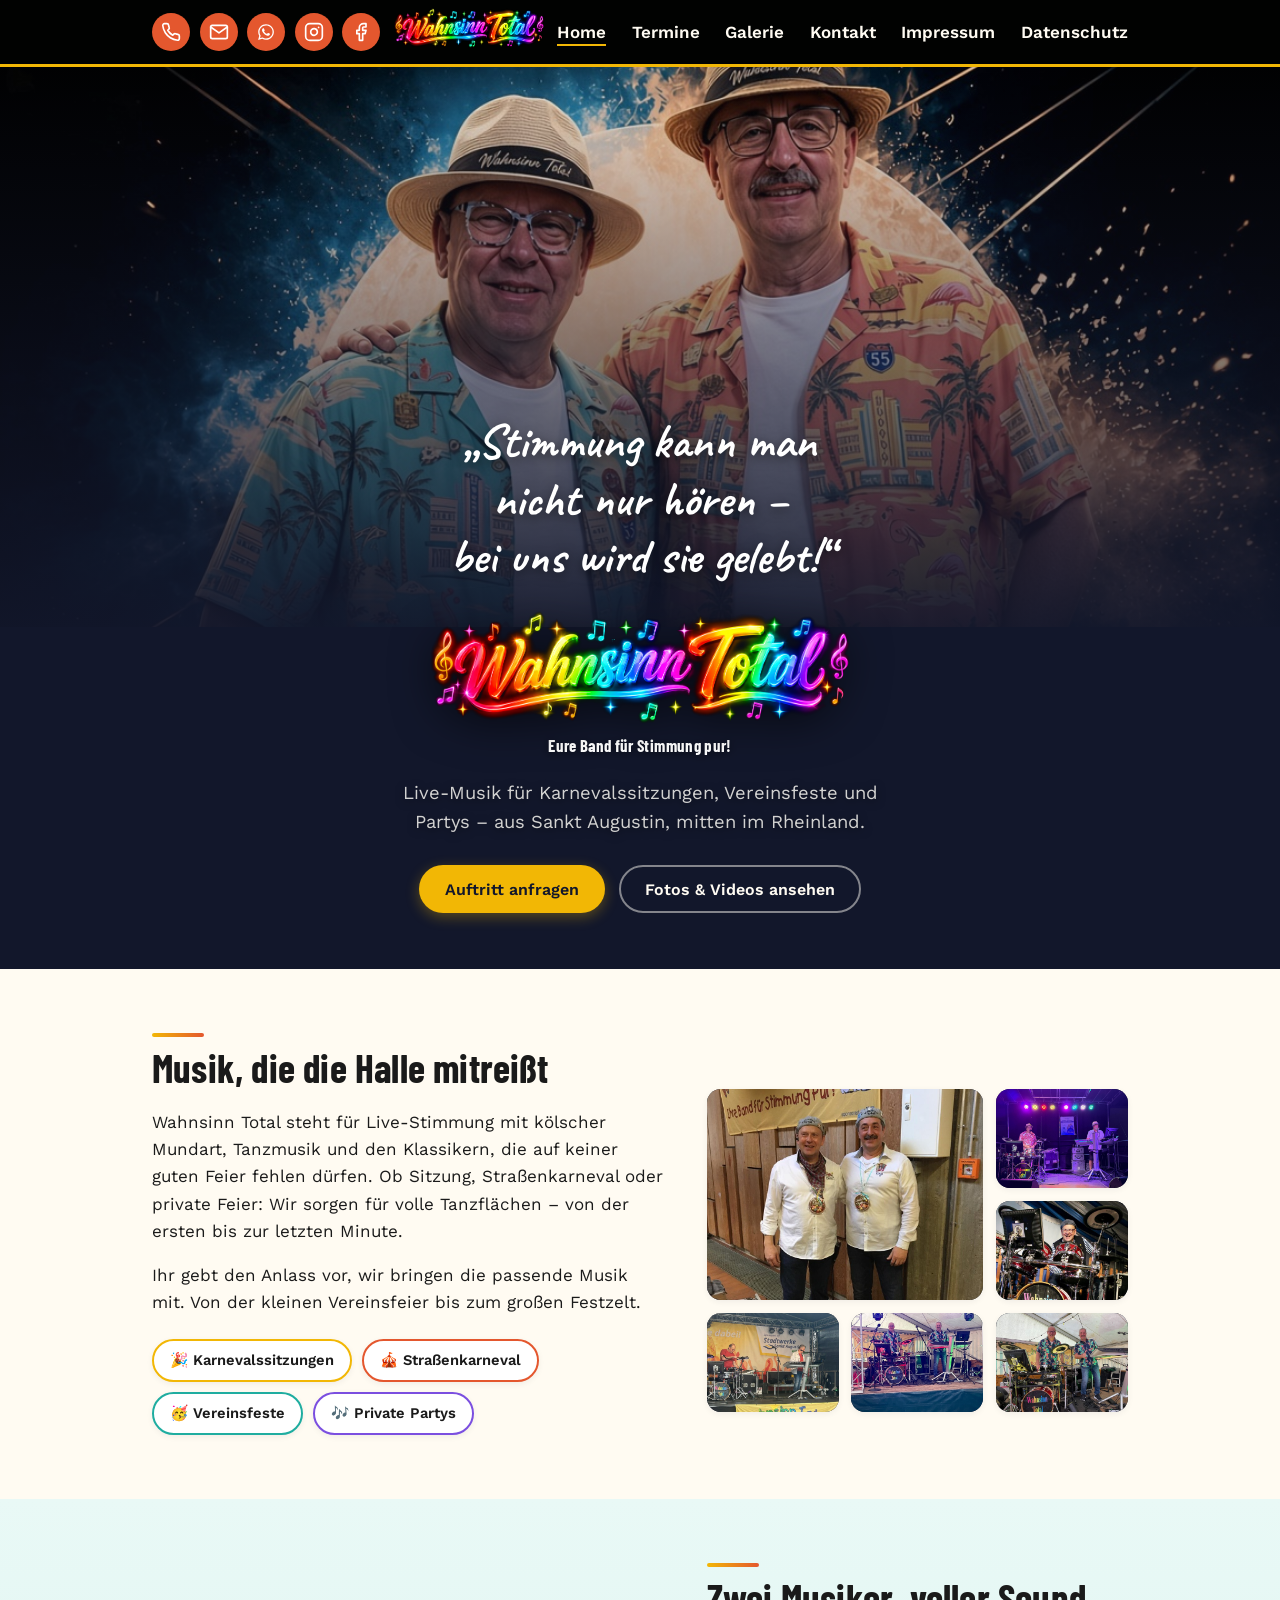
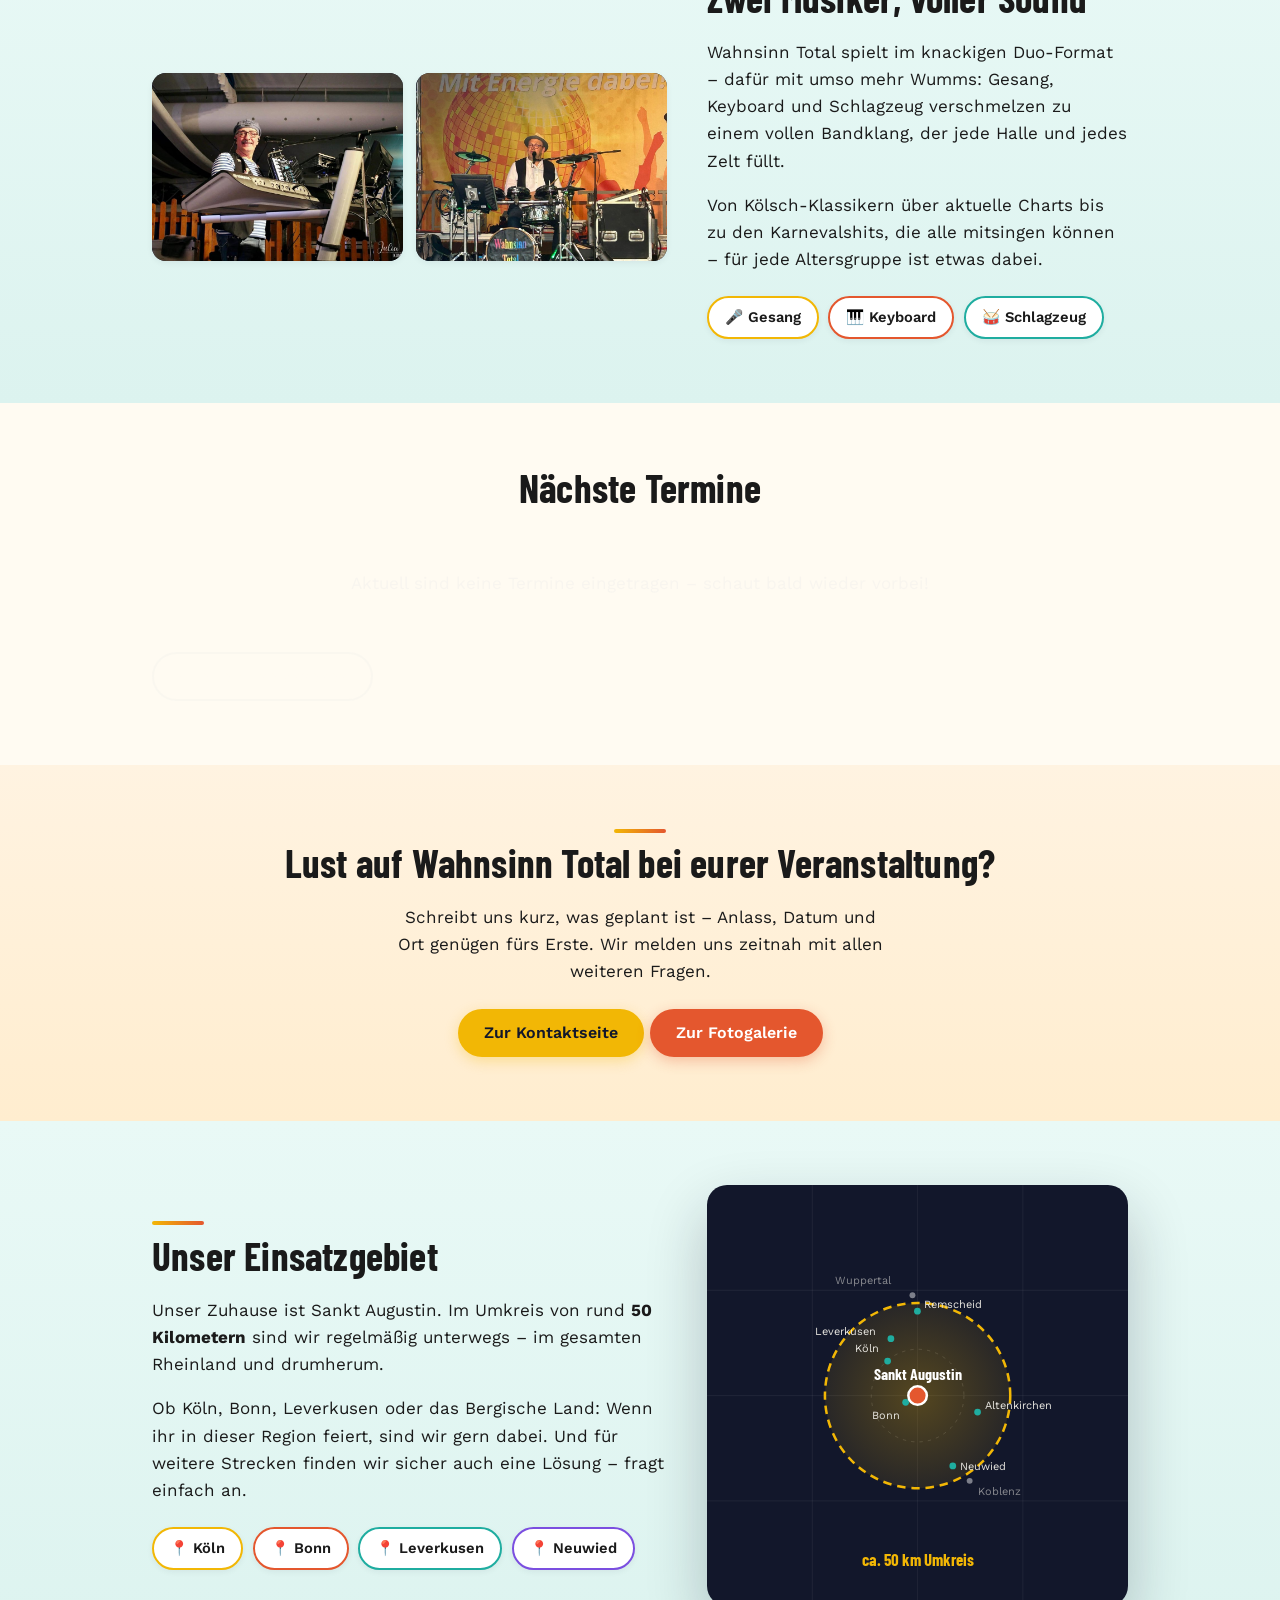
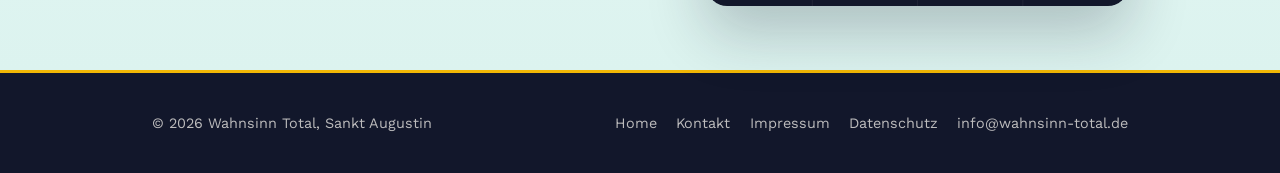
==== commit af737fb7: "Add files via upload" ====
--- a/index.html
+++ b/index.html
@@ -249,7 +249,6 @@
   "description": "Live-Band für Karneval, Vereinsfeste und Partys aus Sankt Augustin.",
   "logo": "https://wahnsinn-total.de/assets/img/logo-wahnsinn-total.png",
   "image": "https://wahnsinn-total.de/assets/img/band-hero-bg.jpg",
-  "email": "info@wahnsinn-total.de",
   "address": {
     "@type": "PostalAddress",
     "addressLocality": "Sankt Augustin",
--- a/assets/style.css
+++ b/assets/style.css
@@ -1348,3 +1348,214 @@
   .gallery-grid a:hover,
   .video-list-item:hover { transform: none; }
 }
+
+/* ============================================================
+   Termine – Kalenderblatt-Layout
+   ============================================================ */
+
+.termine-liste { display: grid; gap: 0.9rem; }
+
+.termin-karte {
+  display: flex;
+  align-items: stretch;
+  gap: 0;
+  background: #fff;
+  border: 2px solid var(--line-dark);
+  border-radius: var(--radius);
+  overflow: hidden;
+  box-shadow: var(--shadow-sm);
+  transition: transform 0.18s var(--ease), box-shadow 0.18s ease;
+}
+
+.termin-karte:hover {
+  transform: translateY(-2px);
+  box-shadow: var(--shadow-md);
+}
+
+/* --- Das Kalenderblatt links --- */
+
+.termin-blatt {
+  flex: 0 0 76px;
+  display: flex;
+  flex-direction: column;
+  align-items: center;
+  justify-content: center;
+  padding: 0.9rem 0.4rem;
+  background: var(--navy);
+  color: #fff;
+  line-height: 1;
+  text-align: center;
+}
+
+.termin-tag {
+  font-family: 'Barlow Condensed', sans-serif;
+  font-weight: 700;
+  font-size: 2.1rem;
+  color: var(--gold);
+}
+
+.termin-monat {
+  font-family: 'Barlow Condensed', sans-serif;
+  font-weight: 700;
+  font-size: 1rem;
+  letter-spacing: 0.08em;
+  text-transform: uppercase;
+  margin-top: 0.15rem;
+}
+
+.termin-jahr {
+  font-size: 0.72rem;
+  opacity: 0.65;
+  margin-top: 0.25rem;
+  letter-spacing: 0.04em;
+}
+
+/* --- Der Textteil rechts --- */
+
+.termin-inhalt {
+  flex: 1 1 auto;
+  min-width: 0;
+  padding: 0.85rem 1.1rem;
+  display: flex;
+  flex-direction: column;
+  justify-content: center;
+}
+
+.termin-veranstaltung {
+  font-family: 'Barlow Condensed', sans-serif;
+  font-weight: 700;
+  font-size: 1.35rem;
+  line-height: 1.15;
+  margin: 0;
+  color: var(--navy);
+}
+
+.termin-ort {
+  margin: 0.15rem 0 0;
+  font-weight: 600;
+  color: var(--ink);
+}
+
+.termin-ort::before {
+  content: "📍";
+  margin-right: 0.3rem;
+  font-size: 0.9em;
+}
+
+.termin-zeile {
+  margin: 0.3rem 0 0;
+  font-size: 0.92rem;
+  color: #5a5548;
+}
+
+.termin-info {
+  margin: 0.45rem 0 0;
+  font-size: 0.9rem;
+  color: #5a5548;
+  border-top: 1px solid var(--line-dark);
+  padding-top: 0.45rem;
+}
+
+/* --- Variante fuer die dunkle Teaser-Sektion auf der Startseite --- */
+
+.termine-liste--teaser .termin-karte {
+  background: var(--navy);
+  border-color: rgba(255,255,255,0.10);
+}
+
+.termine-liste--teaser .termin-blatt {
+  background: rgba(255,255,255,0.07);
+  border-right: 1px solid rgba(255,255,255,0.10);
+}
+
+.termine-liste--teaser .termin-veranstaltung { color: var(--cream); }
+.termine-liste--teaser .termin-ort { color: rgba(245,243,238,0.9); }
+.termine-liste--teaser .termin-zeile { color: rgba(245,243,238,0.65); }
+.termine-liste--teaser .termin-info {
+  color: rgba(245,243,238,0.65);
+  border-top-color: rgba(255,255,255,0.12);
+}
+
+/* --- Hinweistexte (laedt gerade / keine Termine / Fehler) --- */
+
+.termin-hinweis {
+  color: #5a5548;
+  text-align: center;
+  padding: 1.2rem 0;
+}
+
+.termine-liste--teaser .termin-hinweis { color: rgba(245,243,238,0.75); }
+
+/* --- Schmale Bildschirme --- */
+
+@media (max-width: 420px) {
+  .termin-blatt { flex-basis: 64px; padding: 0.75rem 0.3rem; }
+  .termin-tag { font-size: 1.8rem; }
+  .termin-monat { font-size: 0.88rem; }
+  .termin-inhalt { padding: 0.75rem 0.9rem; }
+  .termin-veranstaltung { font-size: 1.2rem; }
+}
+
+/* ============================================================
+   Event-Galerie – Fotos vergangener Auftritte
+   ============================================================ */
+
+.event-block { margin-bottom: 2.6rem; }
+.event-block:last-child { margin-bottom: 0; }
+
+.event-titel {
+  font-family: 'Barlow Condensed', sans-serif;
+  font-weight: 700;
+  font-size: 1.5rem;
+  margin: 0 0 0.9rem;
+  padding-bottom: 0.45rem;
+  border-bottom: 2px solid var(--gold);
+  display: flex;
+  flex-wrap: wrap;
+  align-items: baseline;
+  gap: 0.6rem;
+}
+
+.event-datum {
+  font-family: 'Work Sans', sans-serif;
+  font-weight: 500;
+  font-size: 0.9rem;
+  color: #5a5548;
+  letter-spacing: 0;
+}
+
+.event-hinweis {
+  text-align: center;
+  color: #5a5548;
+  padding: 1.5rem 0;
+}
+
+/* In den Event-Bloecken duerfen die Kacheln etwas kleiner sein –
+   es sind meist mehr Bilder als in der Hauptgalerie. */
+.event-block .gallery-grid {
+  grid-template-columns: repeat(auto-fill, minmax(150px, 1fr));
+}
+
+@media (max-width: 480px) {
+  .event-block .gallery-grid {
+    grid-template-columns: repeat(2, 1fr);
+  }
+  .event-titel { font-size: 1.3rem; }
+}
+
+/* Videos innerhalb eines Event-Blocks */
+
+.event-videos {
+  display: grid;
+  grid-template-columns: repeat(auto-fill, minmax(260px, 1fr));
+  gap: 0.8rem;
+  margin-top: 0.9rem;
+}
+
+.event-videos video {
+  width: 100%;
+  border-radius: var(--radius);
+  background: #000;
+  box-shadow: var(--shadow-sm);
+  display: block;
+}
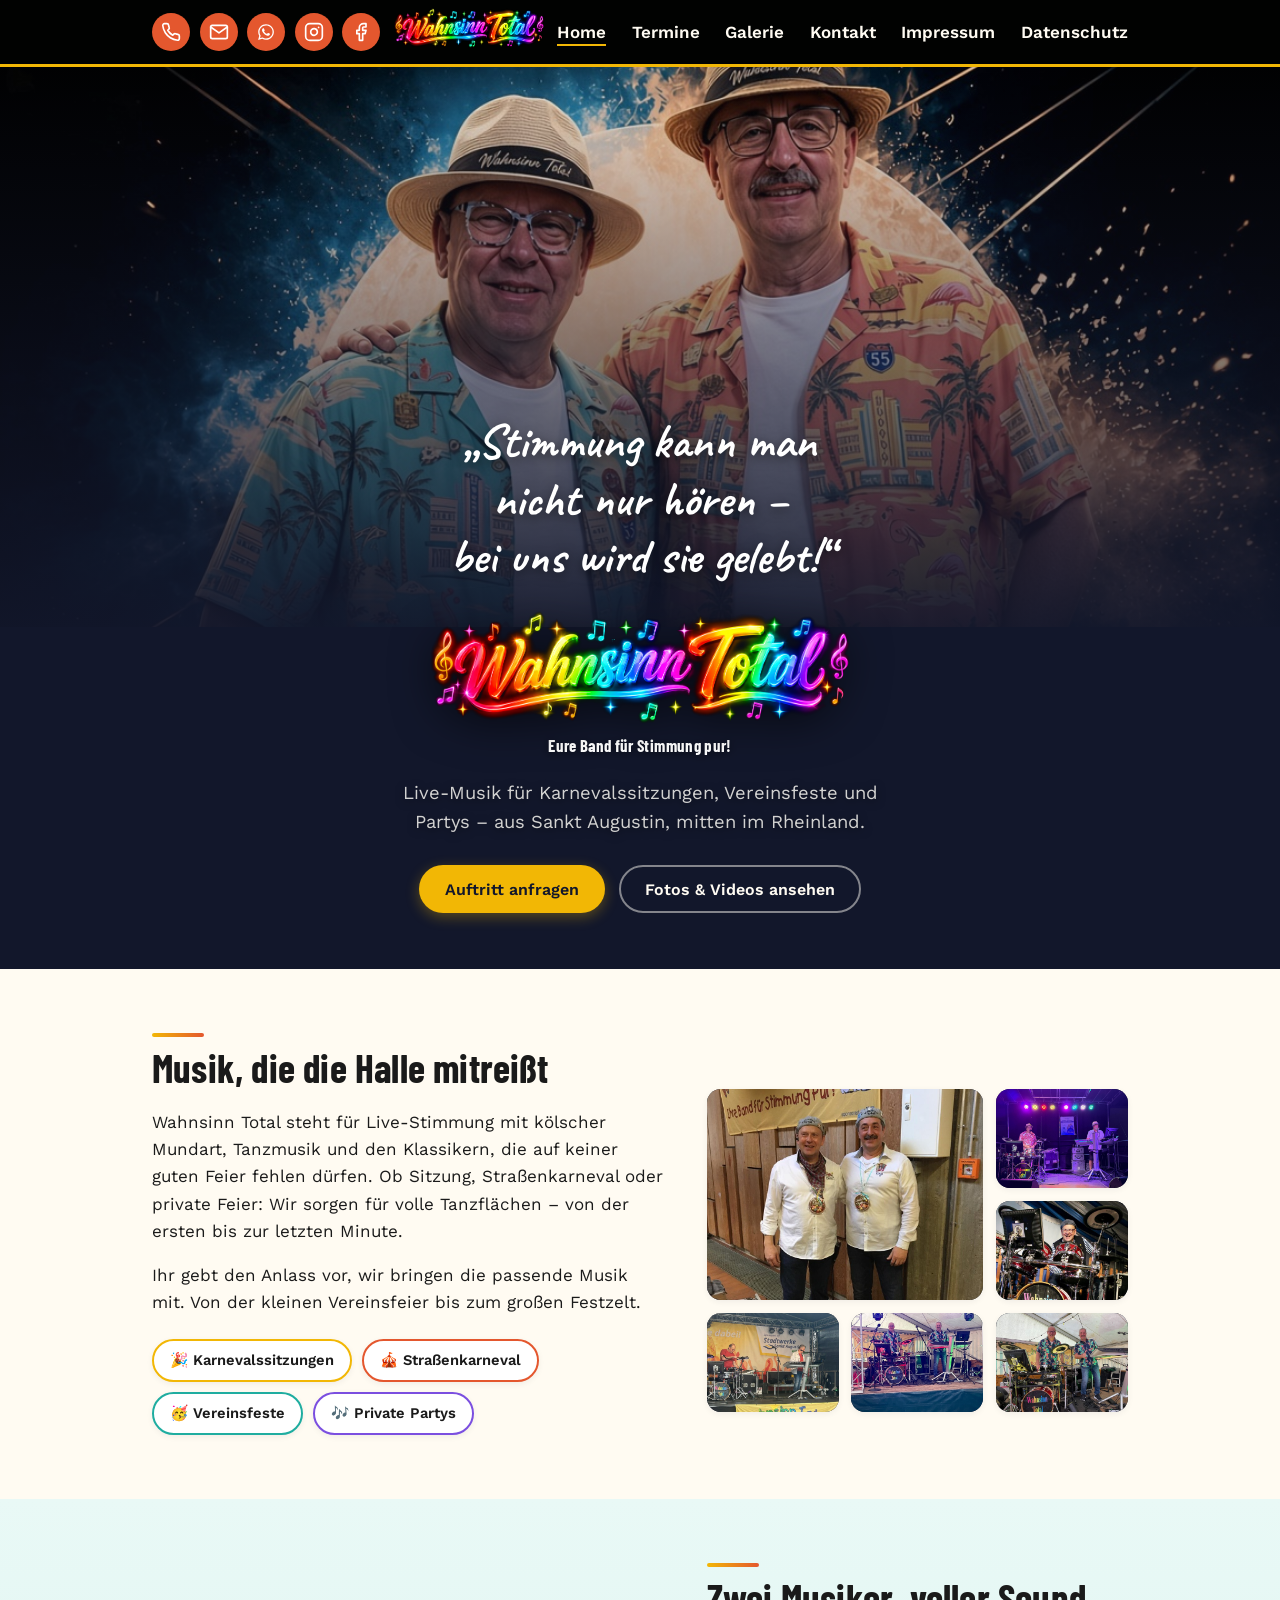
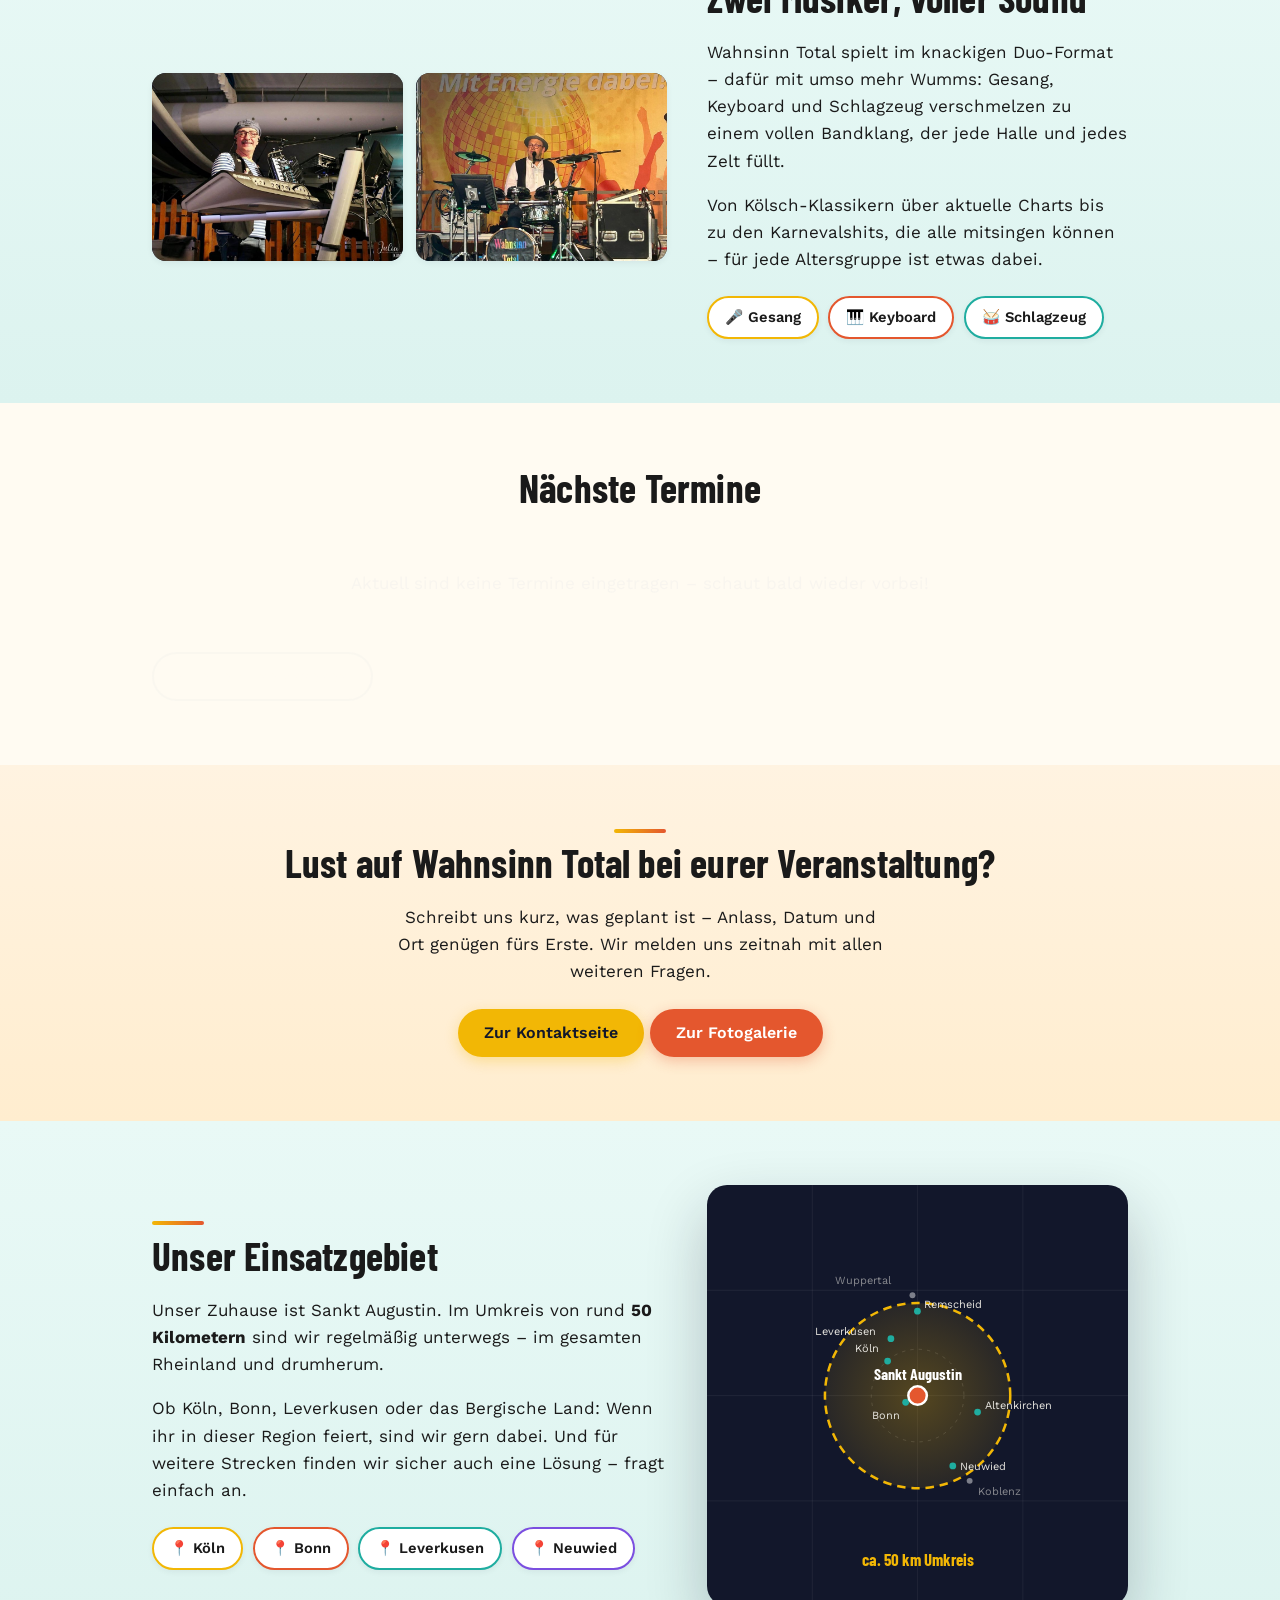
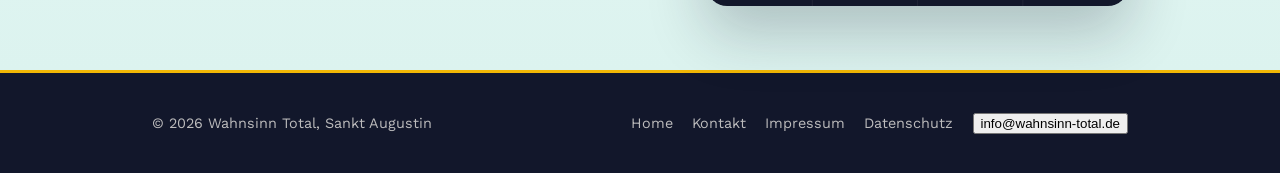
==== commit 47ac9a35: "Add files via upload" ====
--- a/index.html
+++ b/index.html
@@ -233,7 +233,7 @@
       <li><a href="kontakt.html">Kontakt</a></li>
       <li><a href="impressum.html">Impressum</a></li>
       <li><a href="datenschutz.html">Datenschutz</a></li>
-      <li><a href="#" class="mail-link-obf" aria-label="E-Mail an Wahnsinn Total senden"></a></li>
+      <li><button type="button" class="mail-link-obf" aria-label="E-Mail-Adresse anzeigen">E-Mail anzeigen</button></li>
     </ul>
   </div>
 </footer>
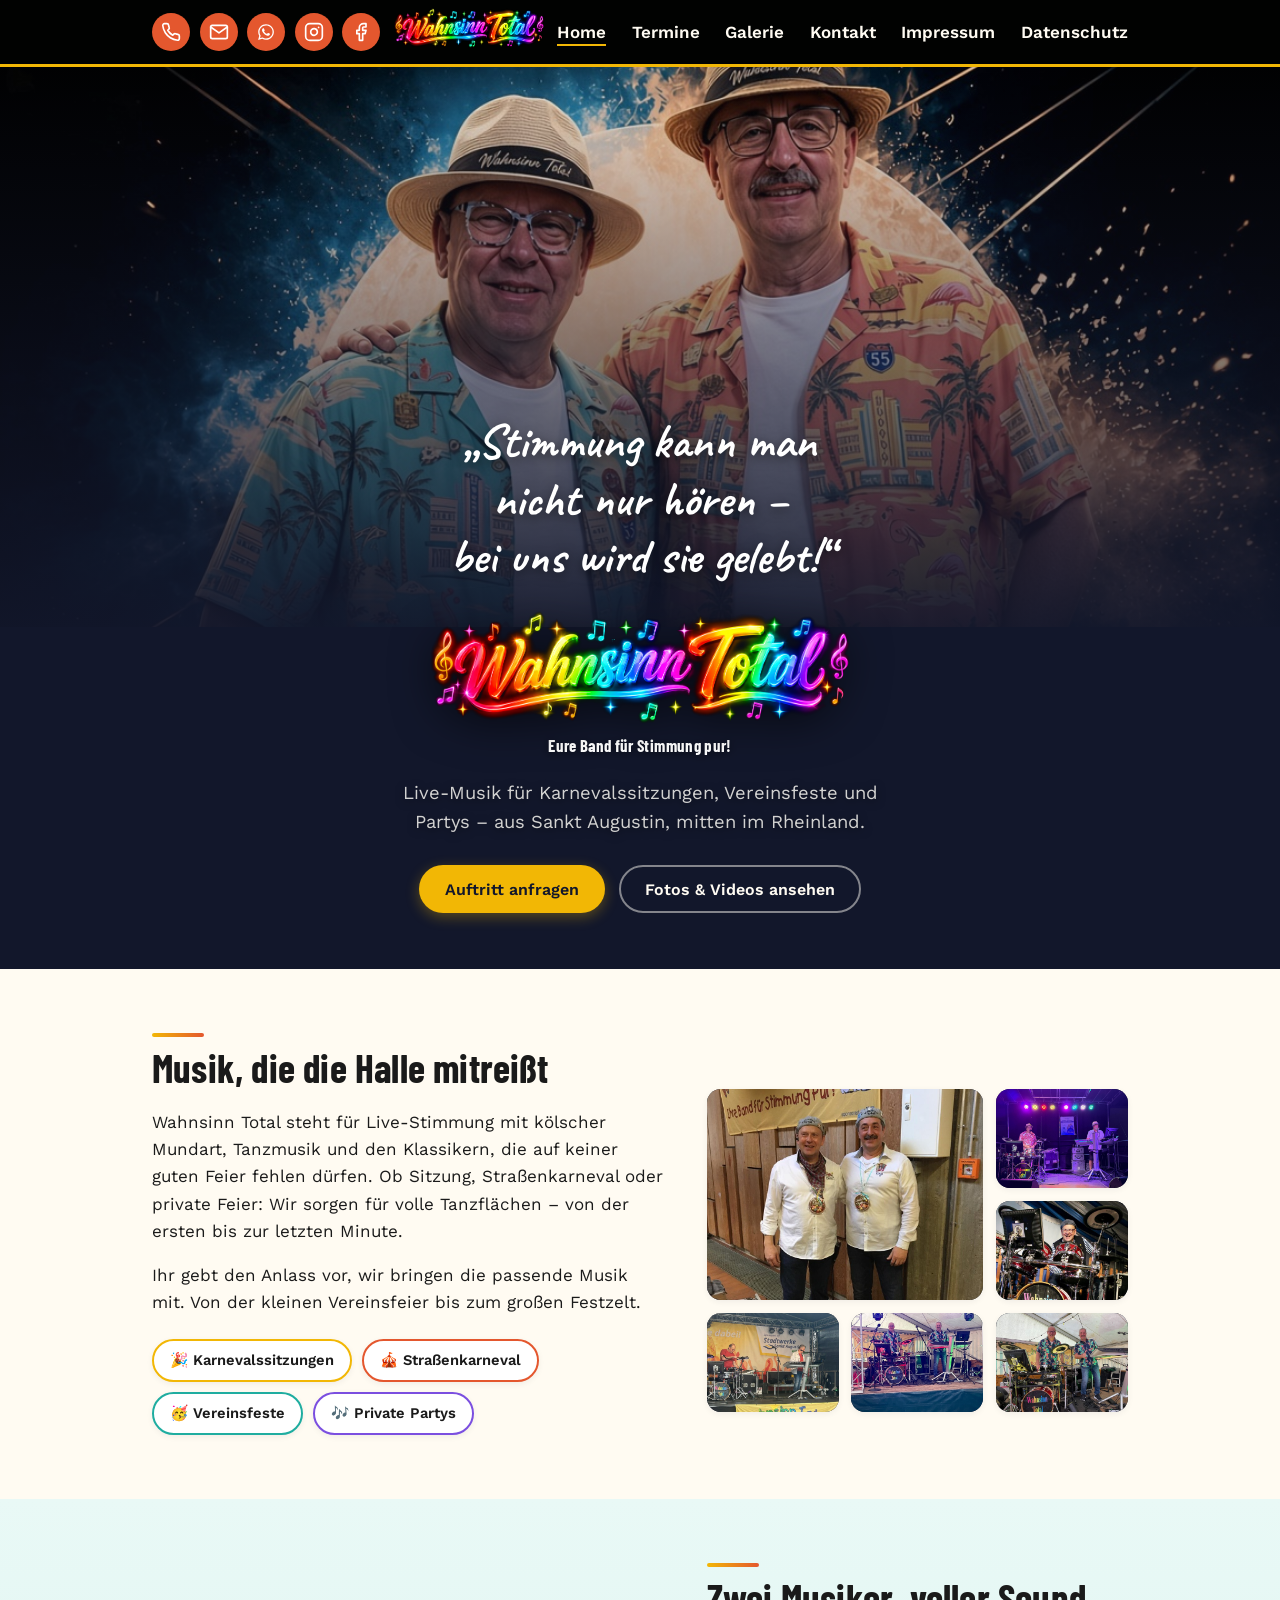
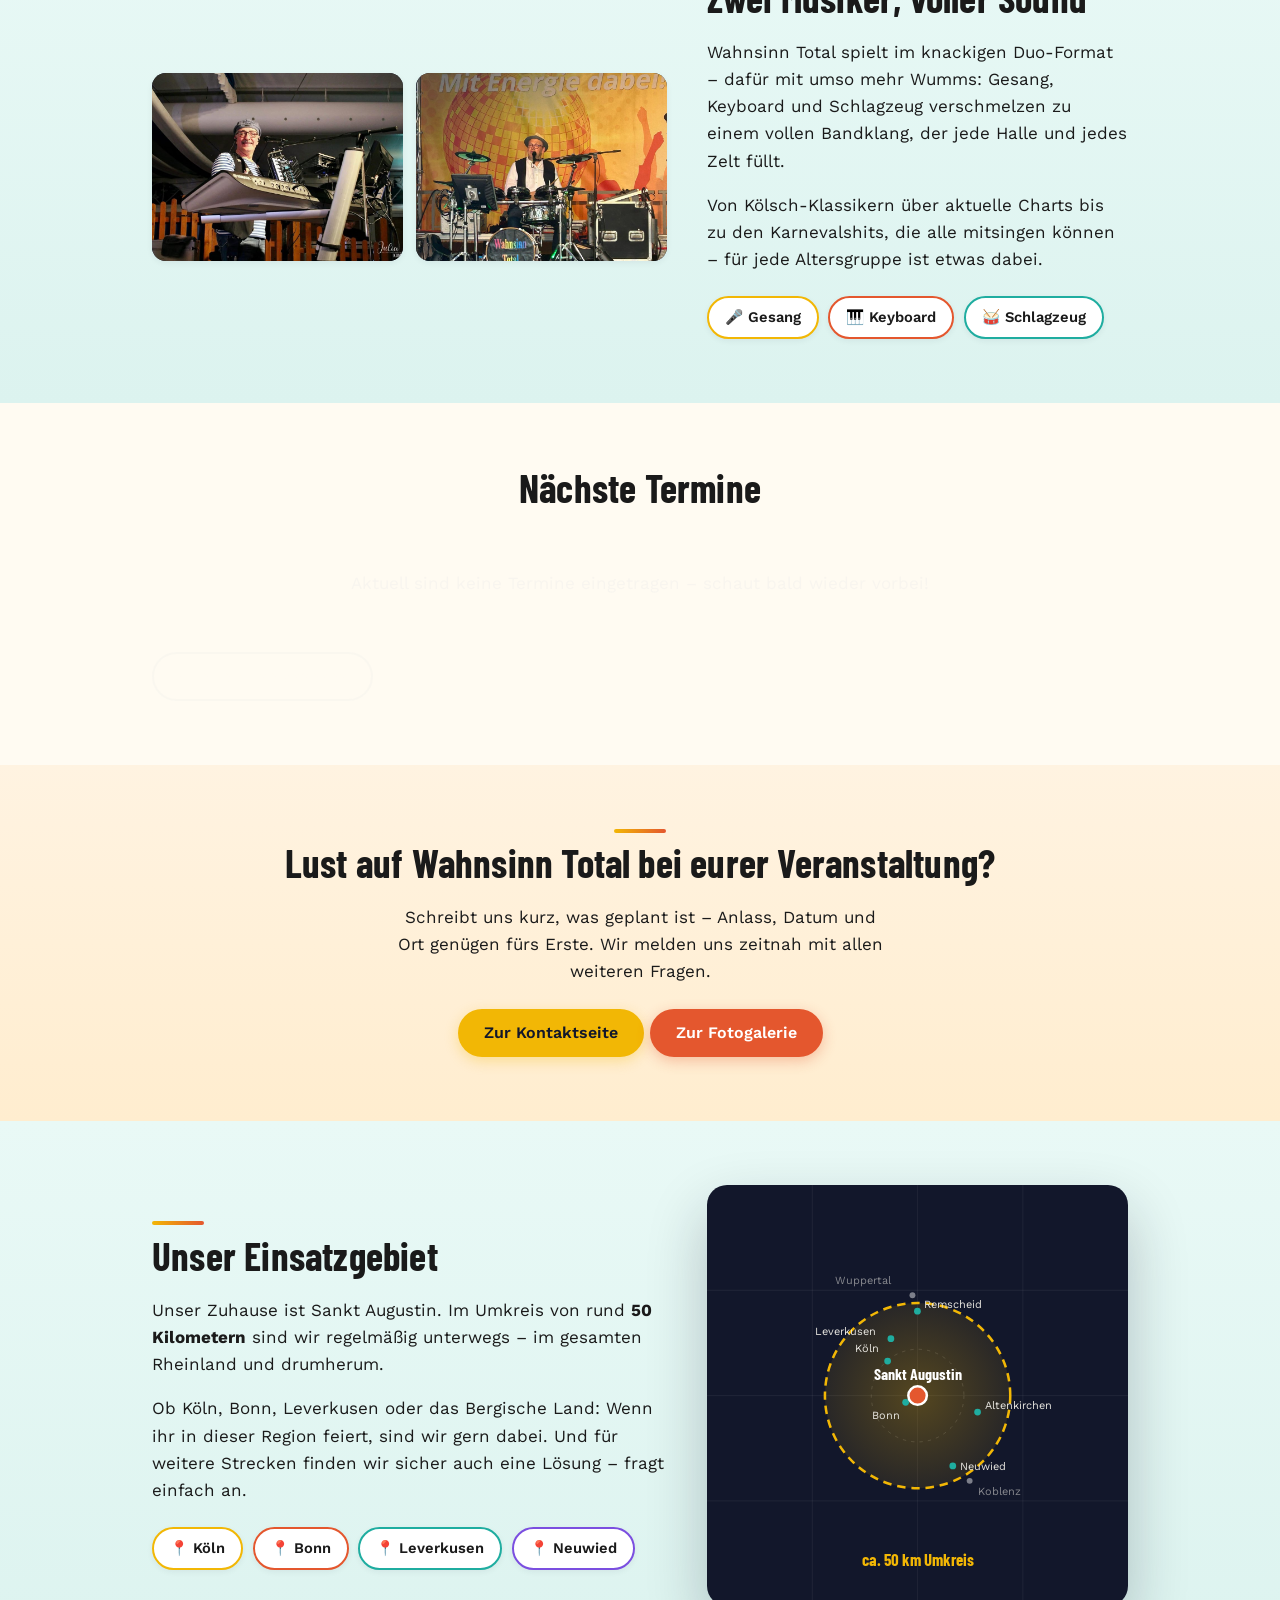
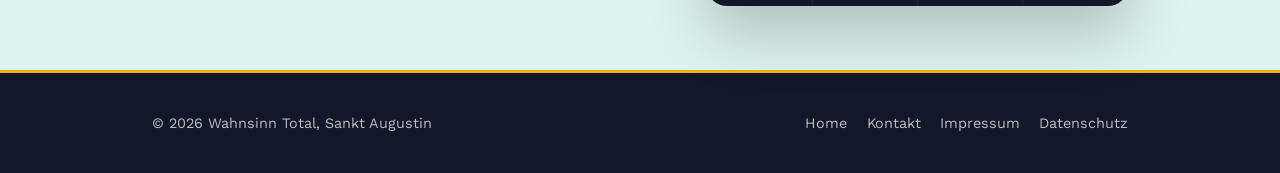
==== commit dd612ad8: "Add files via upload" ====
--- a/index.html
+++ b/index.html
@@ -233,7 +233,6 @@
       <li><a href="kontakt.html">Kontakt</a></li>
       <li><a href="impressum.html">Impressum</a></li>
       <li><a href="datenschutz.html">Datenschutz</a></li>
-      <li><button type="button" class="mail-link-obf" aria-label="E-Mail-Adresse anzeigen">E-Mail anzeigen</button></li>
     </ul>
   </div>
 </footer>
--- a/assets/style.css
+++ b/assets/style.css
@@ -908,14 +908,26 @@
   align-items: center;
 }
 
-footer.site-footer a {
+footer.site-footer a,
+footer.site-footer button.mail-link-obf {
   text-decoration: none;
   transition: color 0.18s ease;
 }
-footer.site-footer a:hover {
+footer.site-footer a:hover,
+footer.site-footer button.mail-link-obf:hover {
   color: var(--gold);
   text-decoration: underline;
   text-underline-offset: 3px;
+}
+
+footer.site-footer button.mail-link-obf {
+  background: none;
+  border: none;
+  padding: 0;
+  margin: 0;
+  font: inherit;
+  color: inherit;
+  cursor: pointer;
 }
 
 footer.site-footer ul {
